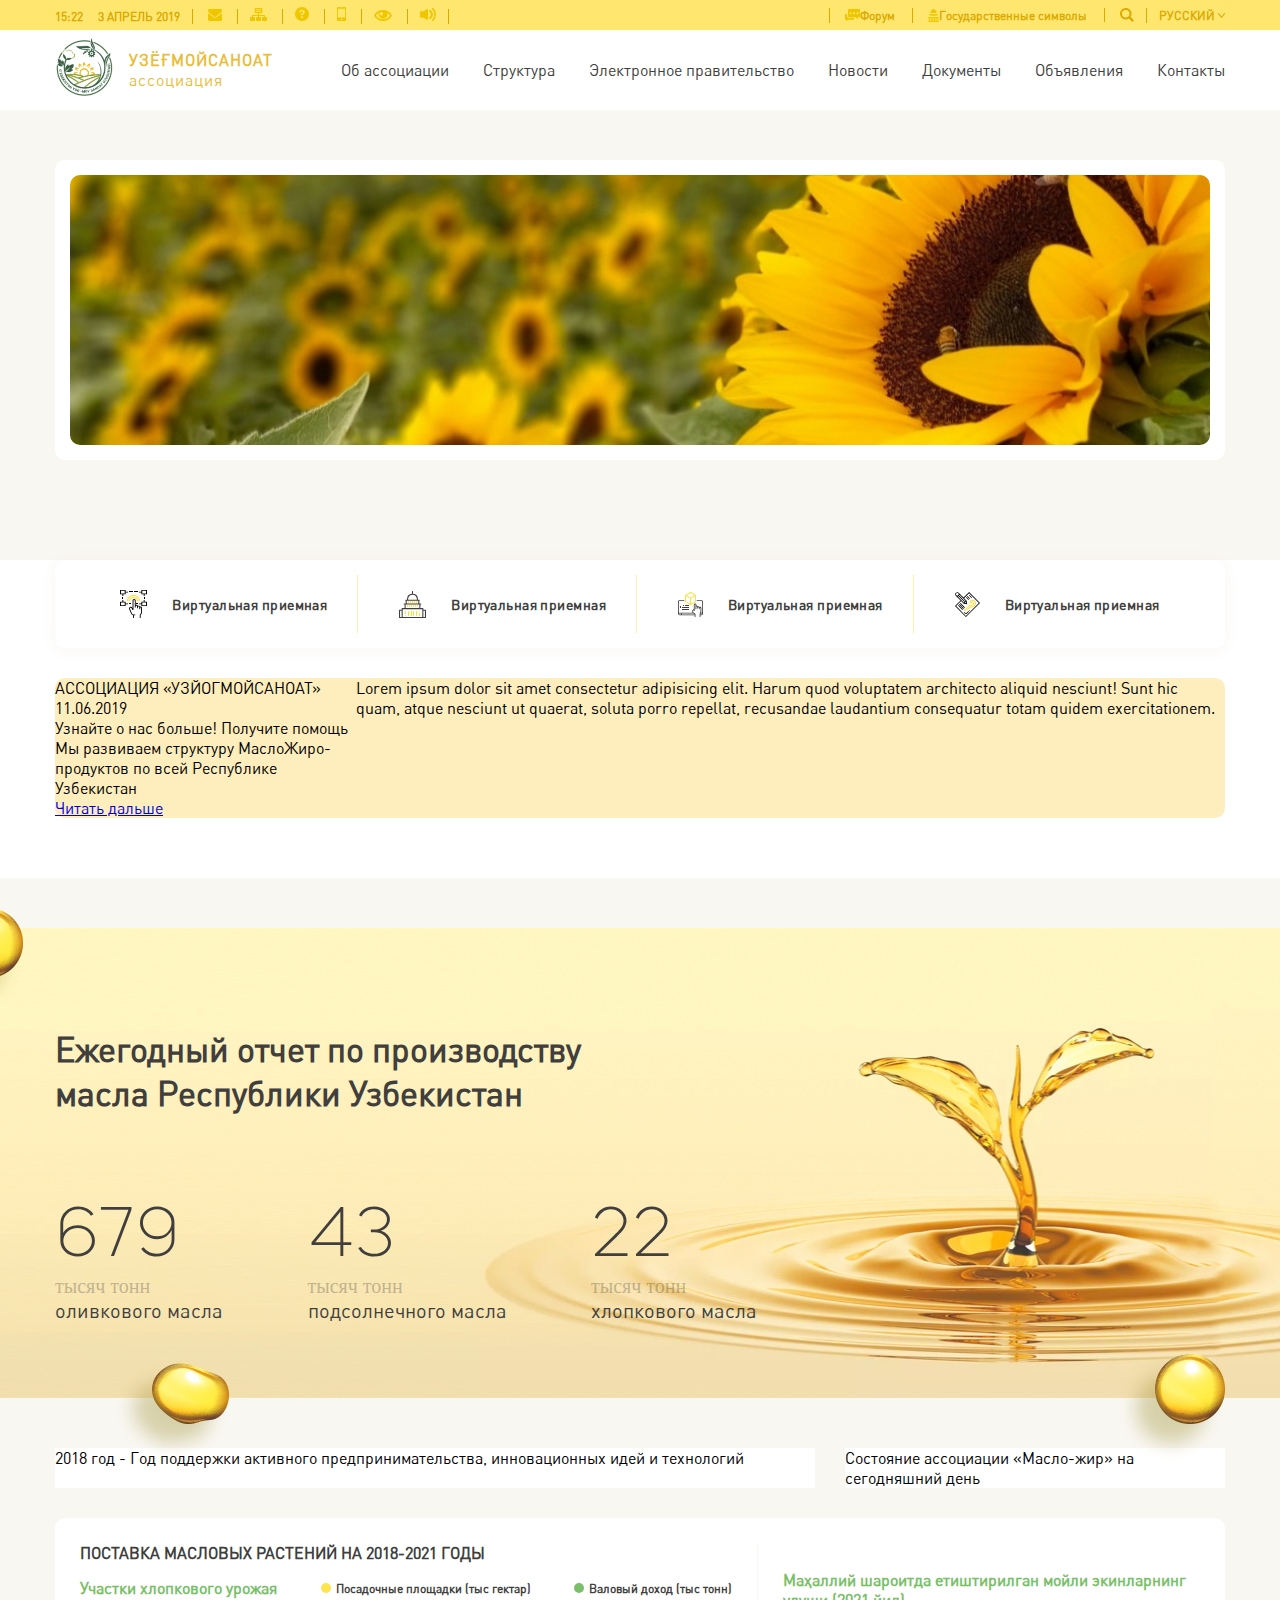
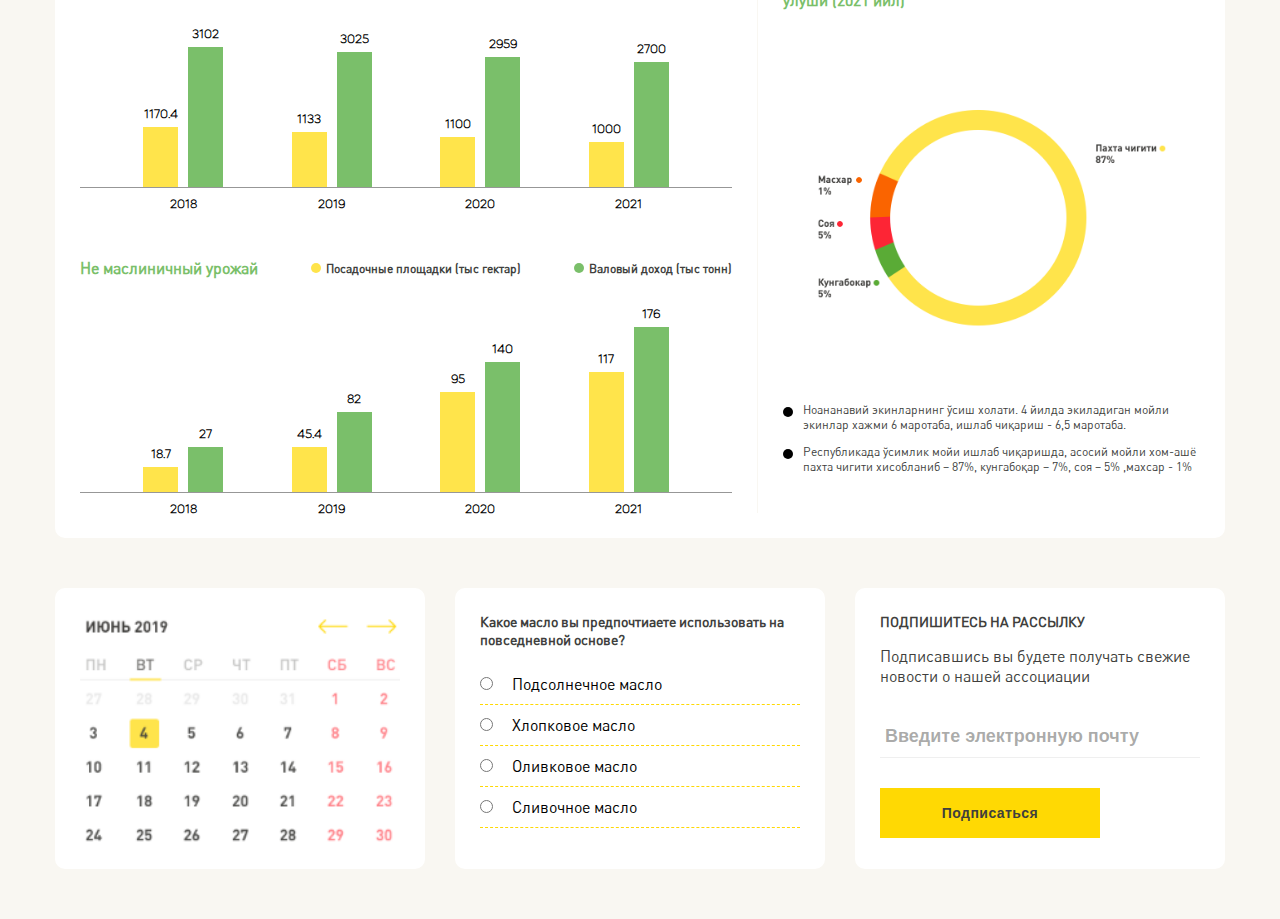
==== index.html @ 1cbb62bf "started to work with Main section" ====
<!DOCTYPE html>
<html lang="en">
<head>
    <meta charset="UTF-8">
    <meta name="viewport" content="width=device-width, initial-scale=1.0">
    <link rel="stylesheet" href="style/style.css">
    <title>Yog'moy</title>
</head>
<body>
    

<div class="options">
    <div class="container">
        <div class="options__inner">

            <div class="options__left">
                <span class="options__left_icon"><span class="time">15:22</span> 3 АПРЕЛЬ 2019</span>
                <span class="options__left_icon">
                    <img class="left__icon_img" src="img/options/envelope.svg" alt="">
                </span>
                <span class="options__left_icon">
                    <img class="left__icon_img" src="img/options/hierarchical-structure.svg" alt="">
                </span>
                <span class="options__left_icon">
                    <img class="left__icon_img" src="img/options/question-mark.svg" alt="">
                </span>
                <span class="options__left_icon">
                    <img class="left__icon_img" src="img/options/smartphone.svg" alt="">
                </span>
                <span class="options__left_icon">
                    <img class="left__icon_img" src="img/options/eye.svg" alt="">
                </span>
                <span class="options__left_icon">
                    <img class="left__icon_img" src="img/options/audio-speaker-on.svg" alt="">
                </span>
            
             </div>
        
            <div class="options__right">
                <span class="options__right_icon">
                    <img src="img/options/support.svg" alt="" class="right__icon_img">
                    <span class="right__icon_title">Форум</span>
                </span>
                <span class="options__right_icon">
                    <img src="img/options/capitol-building.svg" alt="" class="right__icon_img"> 
                    <span class="right__icon_title">Государственные символы</span>
                </span>
                <span class="options__right_icon">
                    <img src="img/options/musica-searcher.svg" alt="" class="right__icon_img">
                </span>
                <span class="options__right_icon">
                    <span class="right__icon_title"> РУССКИЙ </span>
                    <img src="img/options/arrow-point-to-right.svg" alt="" class="right__icon_img">
                </span>
            </div>
        
        </div>
    </div>
    <!-- /.container -->
</div>
<!-- options -->


<header class="header">
    <div class="container">
        <div class="header__inner">
            <div class="header__logo">
               <a href="#"><img src="img/logo.png" alt="" class="logo__img"></a>
                <div class="logo__title">УЗЁҒМОЙСАНОАТ
                    <div class="logo__subtitle">ассоциация</div>
                </div>

            </div>

            <nav class="nav">
                <a href="#" class="nav__link">Об ассоциации</a>
                <a href="#" class="nav__link">Структура</a>
                <a href="#" class="nav__link">Электронное правительство</a>
                <a href="#" class="nav__link">Новости</a>
                <a href="#" class="nav__link">Документы</a>
                <a href="#" class="nav__link">Объявления</a>
                <a href="#" class="nav__link">Контакты</a>
            </nav>
        </div>
        <!-- /.header__inner -->
    </div>
    <!-- /.container -->
</header>
<!-- /.header -->


<div class="intro">
    <div class="container">
        <div class="intro__inner">
            <img src="img/intro.jpg" alt="sunflower" class="intro__img">
        </div>
        <!-- /.intro__inner -->
    </div>
    <!-- /.container -->
</div>
<!-- /.intro -->



<div class="about">
    <div class="container">
        <div class="about__inner">
            <div class="about__tabs">

                <div class="tabs__item">
                    <img class="tabs__icon" src="img/about/interaction.svg" alt="">
                    <a href="#" class="tabs__link">Виртуальная приемная</a>
                </div>
                <div class="tabs__item">
                    <img class="tabs__icon" src="img/about/embassy.svg" alt="">
                    <a href="#" class="tabs__link">Виртуальная приемная</a>
                </div>
                <div class="tabs__item">
                    <img class="tabs__icon" src="img/about/augmented-reality-copy.svg" alt="">
                    <a href="#" class="tabs__link">Виртуальная приемная</a>
                </div>
                <div class="tabs__item">
                    <img class="tabs__icon" src="img/about/question.svg" alt="">
                    <a href="#" class="tabs__link">Виртуальная приемная</a>
                </div>
            </div>
            <!-- about__tabs -->

            <div class="about__content">
                <div class="about__content_main">
                    <div class="content__main_theme">АССОЦИАЦИЯ «УЗЙОГМОЙСАНОАТ» 11.06.2019</div>
                    <div class="content__main_title">Узнайте о нас больше!
                        Получите помощь</div>
                    <div class="content__main_subtitle">Мы развиваем структуру МаслоЖиро-продуктов
                        по всей Республике Узбекистан</div>
                    <a href="#" class="content__main_readmore">Читать дальше</a>
                </div>
                <div class="about__content_news">
                    <p>Lorem ipsum dolor sit amet consectetur adipisicing elit. Harum quod voluptatem architecto aliquid nesciunt! Sunt hic quam, atque nesciunt ut quaerat, soluta porro repellat, recusandae laudantium consequatur totam quidem exercitationem.</p>
                </div>
            </div>
            <!-- about__content -->
        </div>
        <!-- /.about__inner -->
    </div>
    <!-- /.container -->
</div>
<!-- /.about -->


<div class="report">
    <div class="container">
        <div class="report__inner">
            <div class="report__inner_title">Ежегодный отчет по производству
                масла Республики Узбекистан
            </div>
            <div class="report__inner_number">
                <div class="number">
                    <span class="number__big">679</span>
                    <span class="number__text">тысяч тонн</span>
                    <span class="number__title">оливкового масла</span>
                </div>
                <div class="number">
                    <span class="number__big">43</span>
                    <span class="number__text">тысяч тонн</span>
                    <span class="number__title">подсолнечного масла</span>
                </div>
                <div class="number">
                    <span class="number__big">22</span>
                    <span class="number__text">тысяч тонн</span>
                    <span class="number__title">хлопкового масла</span>
                </div>
            </div>
            <img class="drop" src="img/report/3.png" alt="">
        </div>
        <!-- /.report__inner -->
    </div>
    <!-- /.container -->
</div>
<!-- report -->


<div class="main">
    <div class="container">
        <div class="main__inner">
            <div class="main__left">2018 год - Год поддержки активного предпринимательства, инновационных идей и технологий</div>
            <div class="main__right">Состояние ассоциации «Масло-жир»
                на сегодняшний день</div>
        </div>
        <!-- /.main__inner -->
    </div>
    <!-- /.container -->
</div>
<!-- /.main -->


<div class="progresbar">
    <div class="container">
        <div class="progresbar__inner">

            <div class="vertical__graph">
                <div class="graph__title">ПОСТАВКА МАСЛОВЫХ РАСТЕНИЙ НА 2018-2021 ГОДЫ</div>
                <div class="graph__top">

                    <div class="graph__top_title">
                        <h3 class="top__title">Участки хлопкового урожая</h3>
                        <h3 class="top__title_yellow">Посадочные площадки (тыс гектар)</h3>
                        <h3 class="top__title_green">Валовый доход (тыс тонн)</h3>
                    </div>
                    <div class="graph__bar">
                        
                        <div class="wrapper">
                            <div class="wrapper__item">

                                <div class="number1">1170.4
                                    <span class="p1"></span>
                                </div>
                                <div class="number2">3102
                                    <span class="p2"></span>
                                </div>
                                <span class="year">2018</span>
                            </div>

                            <div class="wrapper__item">

                                <div class="number1">1133
                                    <span class="p1 p1-second"></span>
                                </div>
                                <div class="number2">3025
                                    <span class="p2 p2-second"></span>
                                </div>
                                <span class="year">2019</span>

                            </div>

                            <div class="wrapper__item">

                                <div class="number1">1100
                                    <span class="p1 p1-third"></span>
                                </div>
                                <div class="number2">2959
                                    <span class="p2 p2-third"></span>
                                </div>
                                <span class="year">2020</span>

                            </div>

                            <div class="wrapper__item">

                                <div class="number1">1000
                                    <span class="p1 p1-fourth"></span>
                                </div>
                                <div class="number2">2700
                                    <span class="p2 p2-fourth"></span>
                                </div>
                                <span class="year">2021</span>

                            </div>
                            
                        </div>

                        
                    </div>

                </div>

                <div class="graph__bottom">
                    
                    <div class="graph__top_title">
                            <h3 class="top__title">Не маслиничный урожай</h3>
                            <h3 class="top__title_yellow">Посадочные площадки (тыс гектар)</h3>
                            <h3 class="top__title_green">Валовый доход (тыс тонн)</h3>
                    </div>
                    <div class="graph__bar">
                            
                            <div class="wrapper">
                                <div class="wrapper__item">
    
                                    <div class="number1">18.7
                                        <span class="p1"></span>
                                    </div>
                                    <div class="number2">27
                                        <span class="p2"></span>
                                    </div>
                                    <span class="year">2018</span>
                                </div>
    
                                <div class="wrapper__item">
    
                                    <div class="number1">45.4
                                        <span class="p1 p1-second"></span>
                                    </div>
                                    <div class="number2">82
                                        <span class="p2 p2-second"></span>
                                    </div>
                                    <span class="year">2019</span>
    
                                </div>
    
                                <div class="wrapper__item">
    
                                    <div class="number1">95
                                        <span class="p1 p1-third"></span>
                                    </div>
                                    <div class="number2">140
                                        <span class="p2 p2-third"></span>
                                    </div>
                                    <span class="year">2020</span>
    
                                </div>
    
                                <div class="wrapper__item">
    
                                    <div class="number1">117
                                        <span class="p1 p1-fourth"></span>
                                    </div>
                                    <div class="number2">176
                                        <span class="p2 p2-fourth"></span>
                                    </div>
                                    <span class="year">2021</span>
    
                                </div>
                                
                            </div>
    
                            
                    </div>
    
                </div>
            </div>

            <div class="circle__graph">
                <h3 class="circle__title">Маҳаллий шароитда етиштирилган мойли экинларнинг улуши (2021 йил)</h3>
                <img class="circle__img" src="img/report/circle.png" alt="">
                <div class="circle__text">
                    <p class="paragraph">
                        Ноананавий экинларнинг ўсиш холати. 4 йилда экиладиган мойли экинлар хажми 6 маротаба, ишлаб чиқариш - 6,5 маротаба.
                    </p>
                    <p class="paragraph">
                        Республикада ўсимлик мойи ишлаб чиқаришда, асосий мойли хом-ашё пахта чигити хисобланиб – 87%, кунгабоқар – 7%, соя – 5% ,махсар - 1% 
                    </p>
                </div>
            </div>

        </div>
    </div>
    <!-- /.container -->    
</div>
<!-- /.progresbar -->

<div class="triple">
    <div class="container">
        <div class="triple__inner">

            <div class="triple__item">
                <img class="triple__item_calendar" src="img/report/calendar.png" alt="">
            </div>

            <div class="triple__item">
                <h3 class="triple__item_title">Какое масло вы предпочтиаете использовать на повседневной основе?</h3>

                <div class="radio__input_block">
                    <input type="radio" name="oil" class="triple__check" id="radio-1">
                    <label for="radio-1">Подсолнечное масло</label>
                </div>
               
                <div class="radio__input_block">
                    <input type="radio" name="oil" class="triple__check" id="radio-1">
                    <label for="radio-1">Хлопковое масло</label>
                </div>
                
                <div class="radio__input_block">
                    <input type="radio" name="oil" class="triple__check" id="radio-1">
                    <label for="radio-1">Оливковое масло</label>
                </div>
                
                <div class="radio__input_block">
                    <input type="radio" name="oil" class="triple__check" id="radio-1">
                    <label for="radio-1">Сливочное масло</label>
                </div>
            </div>

            <div class="triple__item">
                <h3 class="triple__item_title">ПОДПИШИТЕСЬ НА РАССЫЛКУ</h3>
                <p class="triple__item_text">Подписавшись вы будете получать
                    свежие новости о нашей ассоциации</p>
                <form class="triple__form" action="#" method="get">
                    <input type="text" class="triple__item_input" placeholder="Введите электронную почту">
                    <button type="submit" class="triple__item_btn">Подписаться</button>
                </form>
            </div>

        </div>
        <!-- /.tripl__inner -->
    </div>
    <!-- /.container -->
</div>
<!-- tripla -->












</body>
</html>
---- style/style.css ----
@charset "UTF-8";
body {
  margin: 0;
  background-color: #868686;
}

*,
*:after,
*:before {
  -webkit-box-sizing: border-box;
          box-sizing: border-box;
}

h1, h2, h3, h4, h5, h6 {
  margin: 0;
}

p {
  margin-top: 0;
}

input {
  margin: 0;
}

@font-face {
  font-family: 'Conv';
  src: url("fonts/15767.eot");
  src: local("☺"), url("../../fonts/15767.woff") format("woff"), url("fonts/15767.ttf") format("truetype"), url("fonts/15767.svg") format("svg");
  font-weight: normal;
  font-style: normal;
}

@font-face {
  font-family: 'MazzardH';
  src: url("fonts/MazzardH-ExtraLight.eot");
  src: local("☺"), url("../../fonts/MazzardH-ExtraLight.woff") format("woff"), url("fonts/MazzardH-ExtraLight.ttf") format("truetype"), url("fonts/MazzardH-ExtraLight.svg") format("svg");
  font-weight: normal;
  font-style: normal;
}

body {
  background-color: #f9f7f2;
  font-family: 'Conv';
  font-weight: 400;
}

.container {
  width: 100%;
  max-width: 1170px;
  margin: 0 auto;
}

.options {
  display: -webkit-box;
  display: -ms-flexbox;
  display: flex;
  -webkit-box-pack: justify;
      -ms-flex-pack: justify;
          justify-content: space-between;
  -webkit-box-align: center;
      -ms-flex-align: center;
          align-items: center;
  background-color: #ffe76f;
  height: 30px;
  color: #dbaa00;
  font-weight: 700;
  font-size: 12px;
}

.options .options__inner {
  display: -webkit-box;
  display: -ms-flexbox;
  display: flex;
  -webkit-box-pack: justify;
      -ms-flex-pack: justify;
          justify-content: space-between;
  -webkit-box-align: center;
      -ms-flex-align: center;
          align-items: center;
}

.options__left_icon {
  border-right: 1px solid #dbaa00;
  padding: 0 12px 0 12px;
}

.options__left_icon:first-child {
  padding: 0 12px 0 0;
}

.options__left .time {
  padding-right: 12px;
}

.options .left__icon_img {
  cursor: pointer;
}

.options__right {
  display: -webkit-box;
  display: -ms-flexbox;
  display: flex;
  -webkit-box-align: center;
      -ms-flex-align: center;
          align-items: center;
}

.options__right_icon {
  display: -webkit-box;
  display: -ms-flexbox;
  display: flex;
  -webkit-box-align: center;
      -ms-flex-align: center;
          align-items: center;
  border-left: 1px solid #dbaa00;
  padding: 0 12px 0 12px;
  cursor: pointer;
}

.options__right_icon:last-child {
  padding: 0 0 0 12px;
}

.options__right .right__icon_title:last-child {
  padding-right: 5px;
}

.options__right .right__icon_img {
  padding-left: 3px;
}

.header {
  background-color: #fff;
  margin-bottom: 50px;
}

.header__inner {
  display: -webkit-box;
  display: -ms-flexbox;
  display: flex;
  -webkit-box-pack: justify;
      -ms-flex-pack: justify;
          justify-content: space-between;
  -webkit-box-align: center;
      -ms-flex-align: center;
          align-items: center;
  padding: 8px 0;
}

.header__logo {
  display: -webkit-box;
  display: -ms-flexbox;
  display: flex;
  -webkit-box-align: center;
      -ms-flex-align: center;
          align-items: center;
}

.header .logo__title {
  color: #e9bd38;
  font-size: 16px;
  letter-spacing: 1px;
  font-weight: 700;
  cursor: pointer;
}

.header .logo__subtitle {
  font-weight: 400;
}

.header .logo__img {
  width: 60px;
  height: 60px;
  margin-right: 14px;
}

.header .nav__link {
  color: #403f3d;
  font-size: 16px;
  text-decoration: none;
  margin-left: 30px;
}

.header .nav__link:first-child {
  margin-left: 0;
}

.intro {
  margin-bottom: 100px;
}

.intro__inner {
  background-color: #fff;
  width: 100%;
  height: 300px;
  border-radius: 10px;
  padding: 15px;
  overflow: hidden;
}

.intro__img {
  width: 100%;
  height: 100%;
  -o-object-fit: cover;
     object-fit: cover;
  border-radius: 10px;
}

.about {
  background-color: #fff;
  margin-bottom: 50px;
  padding-bottom: 30px;
}

.about__inner {
  position: relative;
}

.about__tabs {
  left: 0;
  top: -50px;
  background-color: #fff;
  padding: 15px 30px;
  width: 100%;
  display: -webkit-box;
  display: -ms-flexbox;
  display: flex;
  -ms-flex-pack: distribute;
      justify-content: space-around;
  -webkit-box-shadow: 0 2px 16px 0 rgba(138, 108, 33, 0.06);
          box-shadow: 0 2px 16px 0 rgba(138, 108, 33, 0.06);
  border-radius: 10px;
}

.about .tabs__item {
  padding: 15px 30px;
  display: -webkit-box;
  display: -ms-flexbox;
  display: flex;
  -webkit-box-align: center;
      -ms-flex-align: center;
          align-items: center;
  border-right: 1px solid #f5d74263;
}

.about .tabs__item:last-child {
  border-right: none;
}

.about .tabs__link {
  text-decoration: none;
  font-size: 14px;
  letter-spacing: 0.44px;
  color: #403f3d;
  font-weight: 700;
  margin-left: 25px;
}

.about__content {
  display: -webkit-box;
  display: -ms-flexbox;
  display: flex;
  -webkit-box-pack: justify;
      -ms-flex-pack: justify;
          justify-content: space-between;
  width: 100%;
  border-radius: 10px;
  background-color: #feeebd;
  margin: 30px 0 30px 0;
}

.report {
  background-image: url("../../img/report.jpg");
  background-position: center;
  background-size: cover;
  margin-bottom: 50px;
  min-height: 470px;
}

.report__inner {
  display: -webkit-box;
  display: -ms-flexbox;
  display: flex;
  -webkit-box-orient: vertical;
  -webkit-box-direction: normal;
      -ms-flex-direction: column;
          flex-direction: column;
  position: relative;
}

.report__inner:before {
  content: '';
  position: absolute;
  top: -20px;
  left: -140px;
  z-index: 3;
  background-image: url("../../img/report/1.png");
  background-repeat: no-repeat;
  height: 100%;
  width: 100%;
}

.report__inner:after {
  content: '';
  position: absolute;
  bottom: -110%;
  left: 5%;
  z-index: 3;
  background-image: url("../../img/report/2.png");
  background-repeat: no-repeat;
  height: 100%;
  width: 100%;
}

.report__inner_title {
  font-size: 34px;
  font-weight: 900;
  line-height: 1.29;
  color: #403f3d;
  margin: 100px 0;
  padding-right: 50%;
}

.report__inner_number {
  display: -webkit-box;
  display: -ms-flexbox;
  display: flex;
  -webkit-box-pack: justify;
      -ms-flex-pack: justify;
          justify-content: space-between;
  padding-right: 40%;
}

.report__inner > .drop {
  -o-object-fit: contain;
     object-fit: contain;
  position: absolute;
  bottom: -35%;
  right: 0;
}

.report .number {
  display: -webkit-box;
  display: -ms-flexbox;
  display: flex;
  -webkit-box-orient: vertical;
  -webkit-box-direction: normal;
      -ms-flex-direction: column;
          flex-direction: column;
}

.report .number__big {
  font-size: 70px;
  font-weight: 200;
  line-height: 0.63;
  color: #403f3d;
  font-family: 'MazzardH';
  margin-bottom: 15px;
}

.report .number__text {
  opacity: 0.3;
  font-family: DINPro;
  font-size: 20px;
  color: #403f3d;
}

.report .number__title {
  font-size: 20px;
  font-weight: 500;
  color: #403f3d;
  font-weight: 500;
}

.main {
  margin-bottom: 30px;
}

.main__inner {
  display: -webkit-box;
  display: -ms-flexbox;
  display: flex;
  -webkit-box-pack: justify;
      -ms-flex-pack: justify;
          justify-content: space-between;
}

.main__left {
  background-color: #fff;
  width: 66.66666%;
  margin-right: 15px;
}

.main__right {
  background-color: #fff;
  width: 33.33333%;
  margin-left: 15px;
}

.progresbar {
  margin-bottom: 50px;
}

.progresbar__inner {
  display: -webkit-box;
  display: -ms-flexbox;
  display: flex;
  -webkit-box-pack: justify;
      -ms-flex-pack: justify;
          justify-content: space-between;
  background-color: #fff;
  border-radius: 10px;
  padding: 25px 0;
}

.progresbar .vertical__graph {
  width: 60%;
  padding: 0 25px;
}

.progresbar .vertical__graph .wrapper {
  width: 100%;
  height: auto;
  border-bottom: 1px solid #979797;
  display: -webkit-box;
  display: -ms-flexbox;
  display: flex;
  -webkit-box-pack: space-evenly;
      -ms-flex-pack: space-evenly;
          justify-content: space-evenly;
  margin-bottom: 70px;
}

.progresbar .vertical__graph .wrapper__item {
  display: -webkit-box;
  display: -ms-flexbox;
  display: flex;
  -webkit-box-orient: horizontal;
  -webkit-box-direction: normal;
      -ms-flex-direction: row;
          flex-direction: row;
  -webkit-box-pack: center;
      -ms-flex-pack: center;
          justify-content: center;
  -webkit-box-align: end;
      -ms-flex-align: end;
          align-items: flex-end;
  font-size: 12px;
  font-weight: 700;
  font-family: 'MazzardH';
  position: relative;
}

.progresbar .vertical__graph .wrapper__item .year {
  position: absolute;
  bottom: -25px;
}

.progresbar .vertical__graph .number1,
.progresbar .vertical__graph .number2 {
  text-align: center;
  width: 35px;
  margin: 0 5px;
}

.progresbar .vertical__graph .p1 {
  display: block;
  height: 60px;
  background: #ffe44b;
  margin-top: 5px;
}

.progresbar .vertical__graph .p1-second {
  height: 55px;
}

.progresbar .vertical__graph .p1-third {
  height: 50px;
}

.progresbar .vertical__graph .p1-fourth {
  height: 45px;
}

.progresbar .vertical__graph .p2 {
  display: block;
  height: 140px;
  background: #7abf6a;
  margin-top: 5px;
}

.progresbar .vertical__graph .p2-second {
  height: 135px;
}

.progresbar .vertical__graph .p2-third {
  height: 130px;
}

.progresbar .vertical__graph .p2-fourth {
  height: 125px;
}

.progresbar .vertical__graph .graph__top_title {
  display: -webkit-box;
  display: -ms-flexbox;
  display: flex;
  -webkit-box-pack: justify;
      -ms-flex-pack: justify;
          justify-content: space-between;
  margin-bottom: 30px;
}

.progresbar .vertical__graph .graph__top_title .top__title {
  font-size: 16px;
  font-weight: 700;
  color: #7abf6a;
}

.progresbar .vertical__graph .graph__top_title .top__title_yellow {
  font-size: 12px;
  padding-top: 3px;
  color: #403f3d;
  position: relative;
}

.progresbar .vertical__graph .graph__top_title .top__title_yellow:before {
  content: '';
  left: -15px;
  top: 50%;
  -webkit-transform: translateY(-50%);
          transform: translateY(-50%);
  background-color: #ffe44b;
  width: 10px;
  height: 10px;
  border-radius: 50%;
  position: absolute;
}

.progresbar .vertical__graph .graph__top_title .top__title_green {
  font-size: 12px;
  padding-top: 3px;
  color: #403f3d;
  position: relative;
}

.progresbar .vertical__graph .graph__top_title .top__title_green:before {
  content: '';
  left: -15px;
  top: 50%;
  -webkit-transform: translateY(-50%);
          transform: translateY(-50%);
  background-color: #7abf6a;
  width: 10px;
  height: 10px;
  border-radius: 50%;
  position: absolute;
}

.progresbar .vertical__graph .graph__bottom .wrapper {
  margin-bottom: 20px;
}

.progresbar .vertical__graph .graph__bottom .p1 {
  height: 25px;
}

.progresbar .vertical__graph .graph__bottom .p1-second {
  height: 45px;
}

.progresbar .vertical__graph .graph__bottom .p1-third {
  height: 100px;
}

.progresbar .vertical__graph .graph__bottom .p1-fourth {
  height: 120px;
}

.progresbar .vertical__graph .graph__bottom .p2 {
  height: 45px;
}

.progresbar .vertical__graph .graph__bottom .p2-second {
  height: 80px;
}

.progresbar .vertical__graph .graph__bottom .p2-third {
  height: 130px;
}

.progresbar .vertical__graph .graph__bottom .p2-fourth {
  height: 165px;
}

.progresbar .graph__title {
  color: #403f3d;
  font-weight: 700;
  font-size: 16px;
  text-transform: uppercase;
  margin-bottom: 15px;
}

.progresbar .circle__graph {
  padding: 0 25px;
  border-left: 1px solid #f9f7f2;
  width: 40%;
  display: -webkit-box;
  display: -ms-flexbox;
  display: flex;
  -webkit-box-orient: vertical;
  -webkit-box-direction: normal;
      -ms-flex-direction: column;
          flex-direction: column;
  -webkit-box-align: center;
      -ms-flex-align: center;
          align-items: center;
  -ms-flex-pack: distribute;
      justify-content: space-around;
}

.progresbar .circle__graph .circle__title {
  font-size: 16px;
  font-weight: 700;
  color: #7abf6a;
  margin-bottom: 40px;
}

.progresbar .circle__graph .circle__img {
  max-width: 350px;
  width: 100%;
}

.progresbar .circle__graph .paragraph {
  font-size: 12px;
  color: #403f3d;
  font-weight: 500;
  padding-left: 20px;
  position: relative;
}

.progresbar .circle__graph .paragraph:before {
  content: '';
  left: 0;
  top: 5px;
  position: absolute;
  width: 10px;
  height: 10px;
  border-radius: 50%;
  background-color: #000;
}

.triple {
  margin-bottom: 50px;
}

.triple__inner {
  display: -webkit-box;
  display: -ms-flexbox;
  display: flex;
  -webkit-box-pack: justify;
      -ms-flex-pack: justify;
          justify-content: space-between;
  margin: 0 -15px;
}

.triple__item {
  background-color: #fff;
  border-radius: 10px;
  width: 33.33333%;
  margin: 0 15px;
  padding: 25px;
  display: -webkit-box;
  display: -ms-flexbox;
  display: flex;
  -webkit-box-orient: vertical;
  -webkit-box-direction: normal;
      -ms-flex-direction: column;
          flex-direction: column;
}

.triple__item_calendar {
  -o-object-fit: contain;
     object-fit: contain;
  height: 100%;
  width: 100%;
}

.triple__item_title {
  font-size: 14px;
  font-weight: 700;
  line-height: 1.29;
  color: #403f3d;
  margin-bottom: 15px;
}

.triple__item_text {
  font-size: 16px;
  line-height: 1.25;
  color: #403f3d;
  margin-bottom: 30px;
}

.triple .triple__form {
  display: -webkit-box;
  display: -ms-flexbox;
  display: flex;
  -webkit-box-orient: vertical;
  -webkit-box-direction: normal;
      -ms-flex-direction: column;
          flex-direction: column;
}

.triple .triple__item_input {
  padding: 10px 10px 10px 5px;
  border: none;
  outline: none;
  margin-bottom: 30px;
  border-bottom: 1px solid #403f3d15;
  font-size: 18px;
  font-weight: 700;
  color: #403f3d70;
}

.triple ::-webkit-input-placeholder {
  /* Chrome, Firefox, Opera, Safari 10.1+ */
  color: #403f3d70;
  opacity: 1;
  /* Firefox */
}

.triple :-ms-input-placeholder {
  /* Chrome, Firefox, Opera, Safari 10.1+ */
  color: #403f3d70;
  opacity: 1;
  /* Firefox */
}

.triple ::-ms-input-placeholder {
  /* Chrome, Firefox, Opera, Safari 10.1+ */
  color: #403f3d70;
  opacity: 1;
  /* Firefox */
}

.triple ::placeholder {
  /* Chrome, Firefox, Opera, Safari 10.1+ */
  color: #403f3d70;
  opacity: 1;
  /* Firefox */
}

.triple :-ms-input-placeholder {
  /* Internet Explorer 10-11 */
  color: #403f3d70;
}

.triple ::-ms-input-placeholder {
  /* Microsoft Edge */
  color: #403f3d70;
}

.triple .triple__item_btn {
  width: 220px;
  height: 50px;
  background-color: #ffd903;
  font-size: 14px;
  letter-spacing: 0.44px;
  text-align: center;
  color: #403f3d;
  font-weight: 700;
  border: none;
}

.triple .radio__input_block {
  padding: 10px 0;
  border-bottom: 1px dashed #ffd903;
}

.triple .triple__check {
  margin-right: 15px;
}
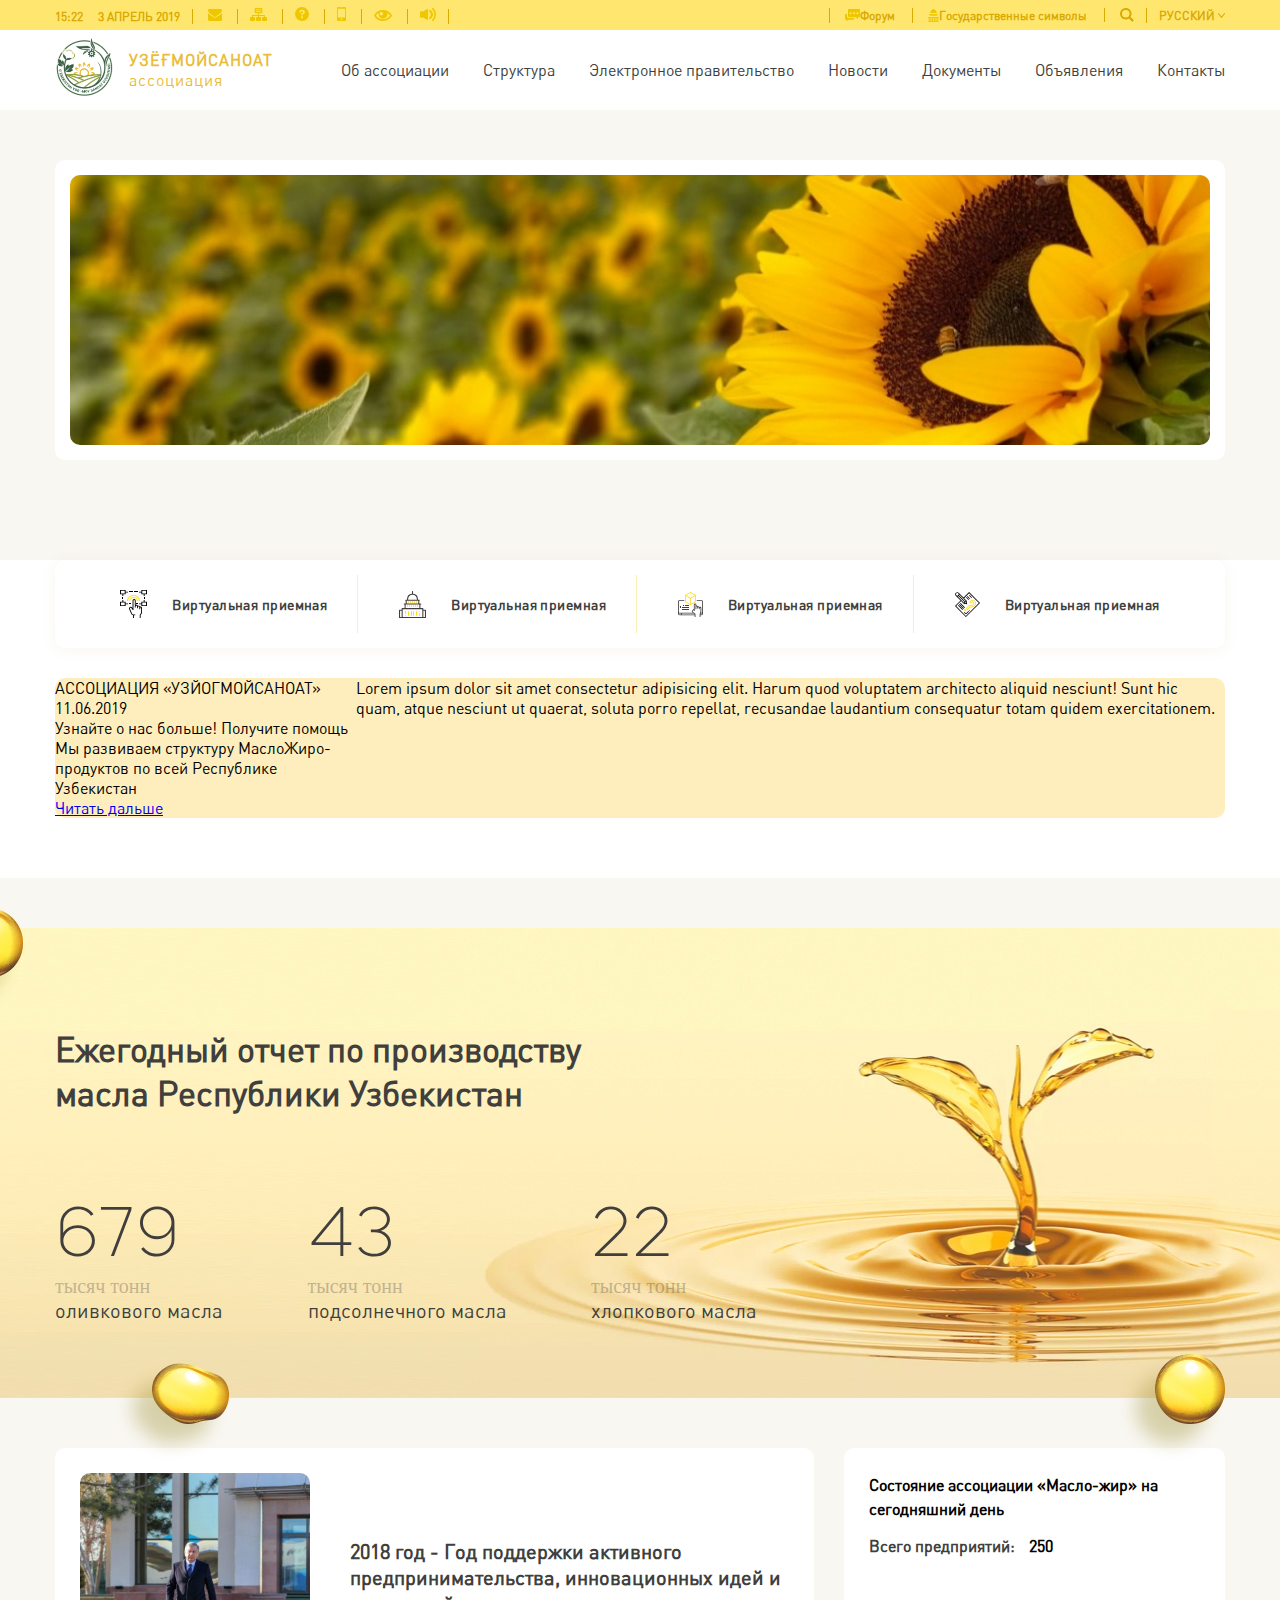
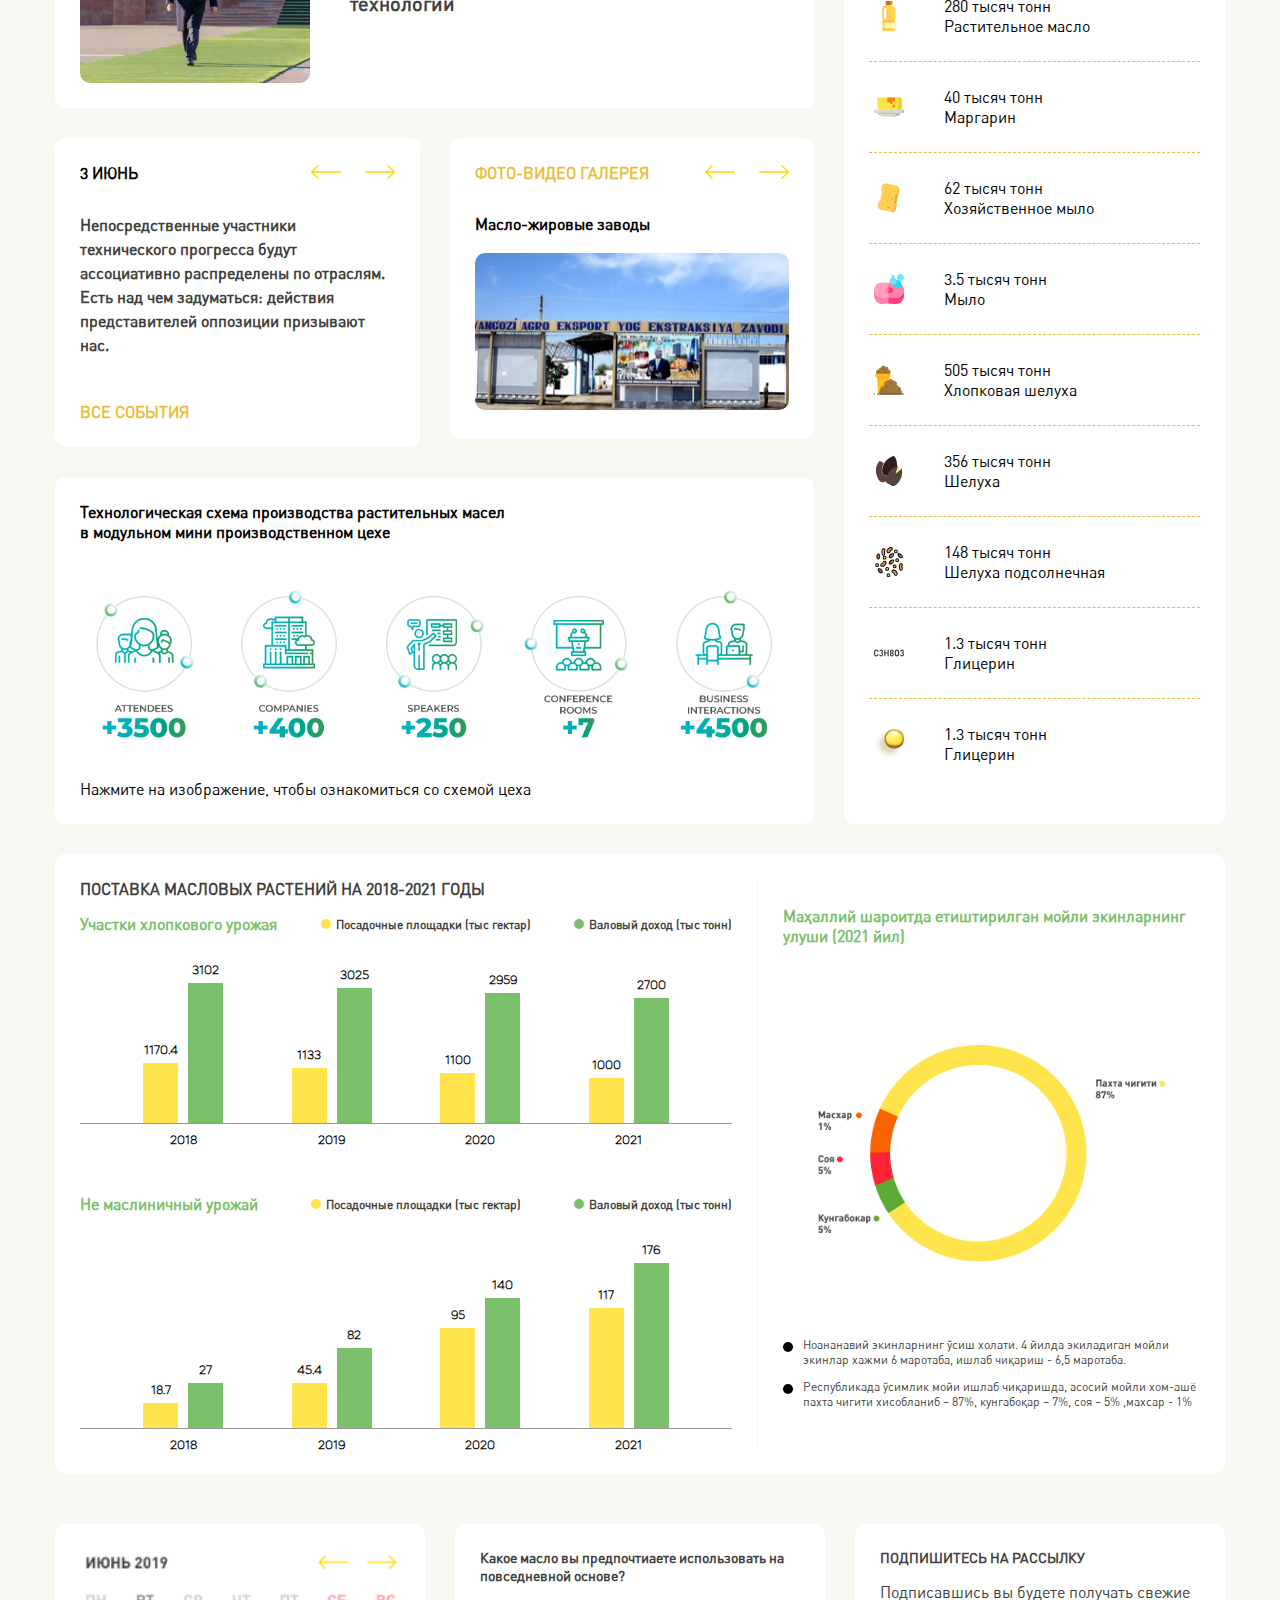
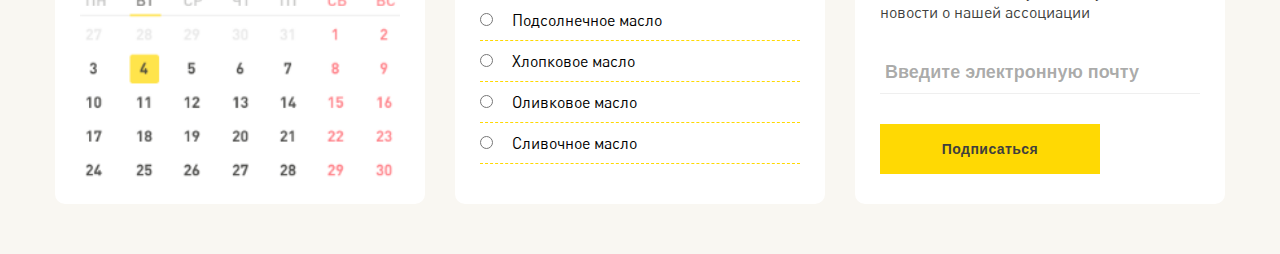
==== commit 72588178: "finished Main section)" ====
--- a/index.html
+++ b/index.html
@@ -183,9 +183,126 @@
 <div class="main">
     <div class="container">
         <div class="main__inner">
-            <div class="main__left">2018 год - Год поддержки активного предпринимательства, инновационных идей и технологий</div>
-            <div class="main__right">Состояние ассоциации «Масло-жир»
-                на сегодняшний день</div>
+            <div class="main__left">
+                <div class="main__left_row">
+                    <img src="img/main/prezident.jpg" alt="" class="row1__img">
+                    <div class="row1__text">
+                        2018 год - Год поддержки активного предпринимательства, инновационных идей и технологий
+                    </div>
+                </div>
+                <div class="main__left_row row2">
+                    
+                    <div class="row2_item">
+                        <div class="row2__header">
+                            <div class="row2__header_date">3 ИЮНЬ</div>
+                            <div class="row2__header_arrow">
+                                <img src="img/main/icon left.svg" class="arrow__left"></img>
+                                <img src="img/main/icon right.svg" class="arrow__right"></img>
+                            </div>
+                        </div>
+                        <div class="row2__text">
+                            Непосредственные участники технического прогресса будут ассоциативно распределены по отраслям. Есть над чем задуматься: действия представителей оппозиции призывают нас.
+
+                        </div>
+                        <a href="#" class="row2__link">ВСЕ СОБЫТИЯ</a>
+
+                    </div>
+                    <div class="row2_item">
+                        <div class="row2__header">
+                            <div class="row2__header_title">ФОТО-ВИДЕО ГАЛЕРЕЯ</div>
+                            <div class="row2__header_arrow">
+                                <img src="img/main/icon left.svg" class="arrow__left"></img>
+                                <img src="img/main/icon right.svg" class="arrow__right"></img>
+                            </div>
+                        </div>
+                        <div class="row2__subtitle">Масло-жировые заводы</div>
+                        <img class="row2__img" src="img/main/row2.jpg" alt="photo">
+                    </div>
+
+                </div>    
+                <div class="main__left_row row3">
+                    <div class="row3__title">Технологическая схема производства растительных масел
+                        в модульном мини производственном цехе
+                    </div>
+                    <img src="img/main/row3.png" alt="" class="row3__img">
+                    <div class="row3__text">
+                        Нажмите на изображение, чтобы ознакомиться со схемой цеха
+                    </div>
+                </div>    
+            </div>
+            <div class="main__right">
+                <h2 class="main__right_title">
+                    Состояние ассоциации «Масло-жир»
+                    на сегодняшний день
+                </h2>
+                <h3 class="main__right_subtitle">Всего предприятий: <span>250</span></h3>
+                <div class="main__right_content">
+                    <div class="content__data">
+                        <img src="img/main/1.svg" alt="" class="data__img">
+                        <div class="data__content">
+                            <div class="data__content_count">280 тысяч тонн</div>
+                            <div class="data__content_title">Растительное масло</div>
+                        </div>
+                    </div>
+                    <div class="content__data">
+                        <img src="img/main/2.svg" alt="" class="data__img">
+                        <div class="data__content">
+                            <div class="data__content_count">40 тысяч тонн</div>
+                            <div class="data__content_title">Маргарин</div>
+                        </div>
+                    </div>
+                    <div class="content__data">
+                        <img src="img/main/3.svg" alt="" class="data__img">
+                        <div class="data__content">
+                            <div class="data__content_count">62 тысяч тонн</div>
+                            <div class="data__content_title">Хозяйственное мыло</div>
+                        </div>
+                    </div>
+                    <div class="content__data">
+                        <img src="img/main/4.svg" alt="" class="data__img">
+                        <div class="data__content">
+                            <div class="data__content_count">3.5 тысяч тонн</div>
+                            <div class="data__content_title">Мыло</div>
+                        </div>
+                    </div>
+                    <div class="content__data">
+                        <img src="img/main/5.svg" alt="" class="data__img">
+                        <div class="data__content">
+                            <div class="data__content_count">505 тысяч тонн</div>
+                            <div class="data__content_title">Хлопковая шелуха</div>
+                        </div>
+                    </div>
+                    <div class="content__data">
+                        <img src="img/main/6.svg" alt="" class="data__img">
+                        <div class="data__content">
+                            <div class="data__content_count">356 тысяч тонн</div>
+                            <div class="data__content_title">Шелуха</div>
+                        </div>
+                    </div>
+                    <div class="content__data">
+                        <img src="img/main/7.svg" alt="" class="data__img">
+                        <div class="data__content">
+                            <div class="data__content_count">148 тысяч тонн</div>
+                            <div class="data__content_title">Шелуха подсолнечная</div>
+                        </div>
+                    </div>
+                    <div class="content__data">
+                        <img src="img/main/8.svg" alt="" class="data__img">
+                        <div class="data__content">
+                            <div class="data__content_count">1.3 тысяч тонн</div>
+                            <div class="data__content_title">Глицерин</div>
+                        </div>
+                    </div>
+                    <div class="content__data">
+                        <img src="img/report/3.png" alt="" class="data__img">
+                        <div class="data__content">
+                            <div class="data__content_count">1.3 тысяч тонн</div>
+                            <div class="data__content_title">Глицерин</div>
+                        </div>
+                    </div>
+                    
+                </div>
+            </div>
         </div>
         <!-- /.main__inner -->
     </div>
--- a/style/style.css
+++ b/style/style.css
@@ -374,7 +374,7 @@
 }
 
 .main {
-  margin-bottom: 30px;
+  margin: 0;
 }
 
 .main__inner {
@@ -387,15 +387,203 @@
 }
 
 .main__left {
-  background-color: #fff;
   width: 66.66666%;
   margin-right: 15px;
+  display: -webkit-box;
+  display: -ms-flexbox;
+  display: flex;
+  -webkit-box-orient: vertical;
+  -webkit-box-direction: normal;
+      -ms-flex-direction: column;
+          flex-direction: column;
+}
+
+.main__left_row {
+  margin-bottom: 30px;
+  background-color: #fff;
+  border-radius: 10px;
+  display: -webkit-box;
+  display: -ms-flexbox;
+  display: flex;
+  -webkit-box-pack: justify;
+      -ms-flex-pack: justify;
+          justify-content: space-between;
+  -webkit-box-align: center;
+      -ms-flex-align: center;
+          align-items: center;
+  padding: 25px;
+}
+
+.main__left_row.row2 {
+  padding: 0;
+  background-color: transparent;
+  -webkit-box-align: start;
+      -ms-flex-align: start;
+          align-items: flex-start;
+  margin: 0 -15px;
+  margin-bottom: 30px;
+}
+
+.main__left_row.row3 {
+  display: -webkit-box;
+  display: -ms-flexbox;
+  display: flex;
+  -webkit-box-orient: vertical;
+  -webkit-box-direction: normal;
+      -ms-flex-direction: column;
+          flex-direction: column;
+  -webkit-box-align: start;
+      -ms-flex-align: start;
+          align-items: flex-start;
+}
+
+.main__left_row > .row1__text {
+  font-size: 20px;
+  font-weight: 700;
+  color: #403f3d;
+}
+
+.main__left_row > .row1__img {
+  max-width: 230px;
+  widows: 100%;
+  min-height: 210px;
+  -o-object-fit: cover;
+     object-fit: cover;
+  border-radius: 10px;
+  margin-right: 40px;
+}
+
+.main__left_row > .row2_item {
+  background-color: #fff;
+  border-radius: 10px;
+  width: 50%;
+  padding: 25px;
+  margin: 0 15px;
+}
+
+.main__left_row .row2__header {
+  display: -webkit-box;
+  display: -ms-flexbox;
+  display: flex;
+  -webkit-box-pack: justify;
+      -ms-flex-pack: justify;
+          justify-content: space-between;
+  margin-bottom: 30px;
+}
+
+.main__left_row .row2__header_date {
+  color: #000;
+  font-size: 16px;
+  font-weight: 700;
+}
+
+.main__left_row .arrow__left {
+  margin-right: 20px;
+  cursor: pointer;
+}
+
+.main__left_row .arrow__right {
+  cursor: pointer;
+}
+
+.main__left_row .row2__text {
+  margin-bottom: 45px;
+  font-size: 16px;
+  font-weight: 700;
+  line-height: 1.5;
+  color: #403f3d;
+}
+
+.main__left_row .row2__link {
+  text-decoration: none;
+  font-size: 16px;
+  font-weight: 700;
+  color: #e9bd38;
+}
+
+.main__left_row .row2__header_title {
+  color: #e9bd38;
+  font-weight: 700;
+}
+
+.main__left_row .row2__subtitle {
+  margin-bottom: 18px;
+  font-size: 16px;
+  font-weight: 700;
+  line-height: 1.38;
+  color: #000;
+}
+
+.main__left_row .row2__img, .main__left_row .row3__img {
+  border-radius: 10px;
+  height: 100%;
+  width: 100%;
+  -o-object-fit: cover;
+     object-fit: cover;
+}
+
+.main__left_row .row3__title {
+  width: 60%;
+  font-size: 16px;
+  font-weight: 700;
+  color: #000;
+  margin-bottom: 30px;
+}
+
+.main__left_row .row3__text {
+  margin-top: 25px;
 }
 
 .main__right {
   background-color: #fff;
   width: 33.33333%;
   margin-left: 15px;
+  border-radius: 10px;
+  padding: 25px 25px 0 25px;
+  margin-bottom: 30px;
+}
+
+.main__right_title {
+  font-size: 16px;
+  font-weight: 700;
+  line-height: 1.5;
+  color: #000;
+  margin-bottom: 15px;
+}
+
+.main__right_subtitle {
+  margin-bottom: 15px;
+  font-size: 16px;
+  line-height: 1.25;
+  color: #403f3d;
+}
+
+.main__right_subtitle > span {
+  margin-left: 10px;
+  font-weight: bold;
+  color: #000;
+}
+
+.main__right_content .content__data {
+  display: -webkit-box;
+  display: -ms-flexbox;
+  display: flex;
+  -webkit-box-align: center;
+      -ms-flex-align: center;
+          align-items: center;
+  padding: 25px 0;
+  border-bottom: 1px dashed #e9bd38;
+}
+
+.main__right_content .content__data:last-child {
+  border-bottom: none;
+}
+
+.main__right_content .data__img {
+  margin-right: 40px;
+  margin-left: 5px;
+  height: 30px;
+  width: 30px;
 }
 
 .progresbar {
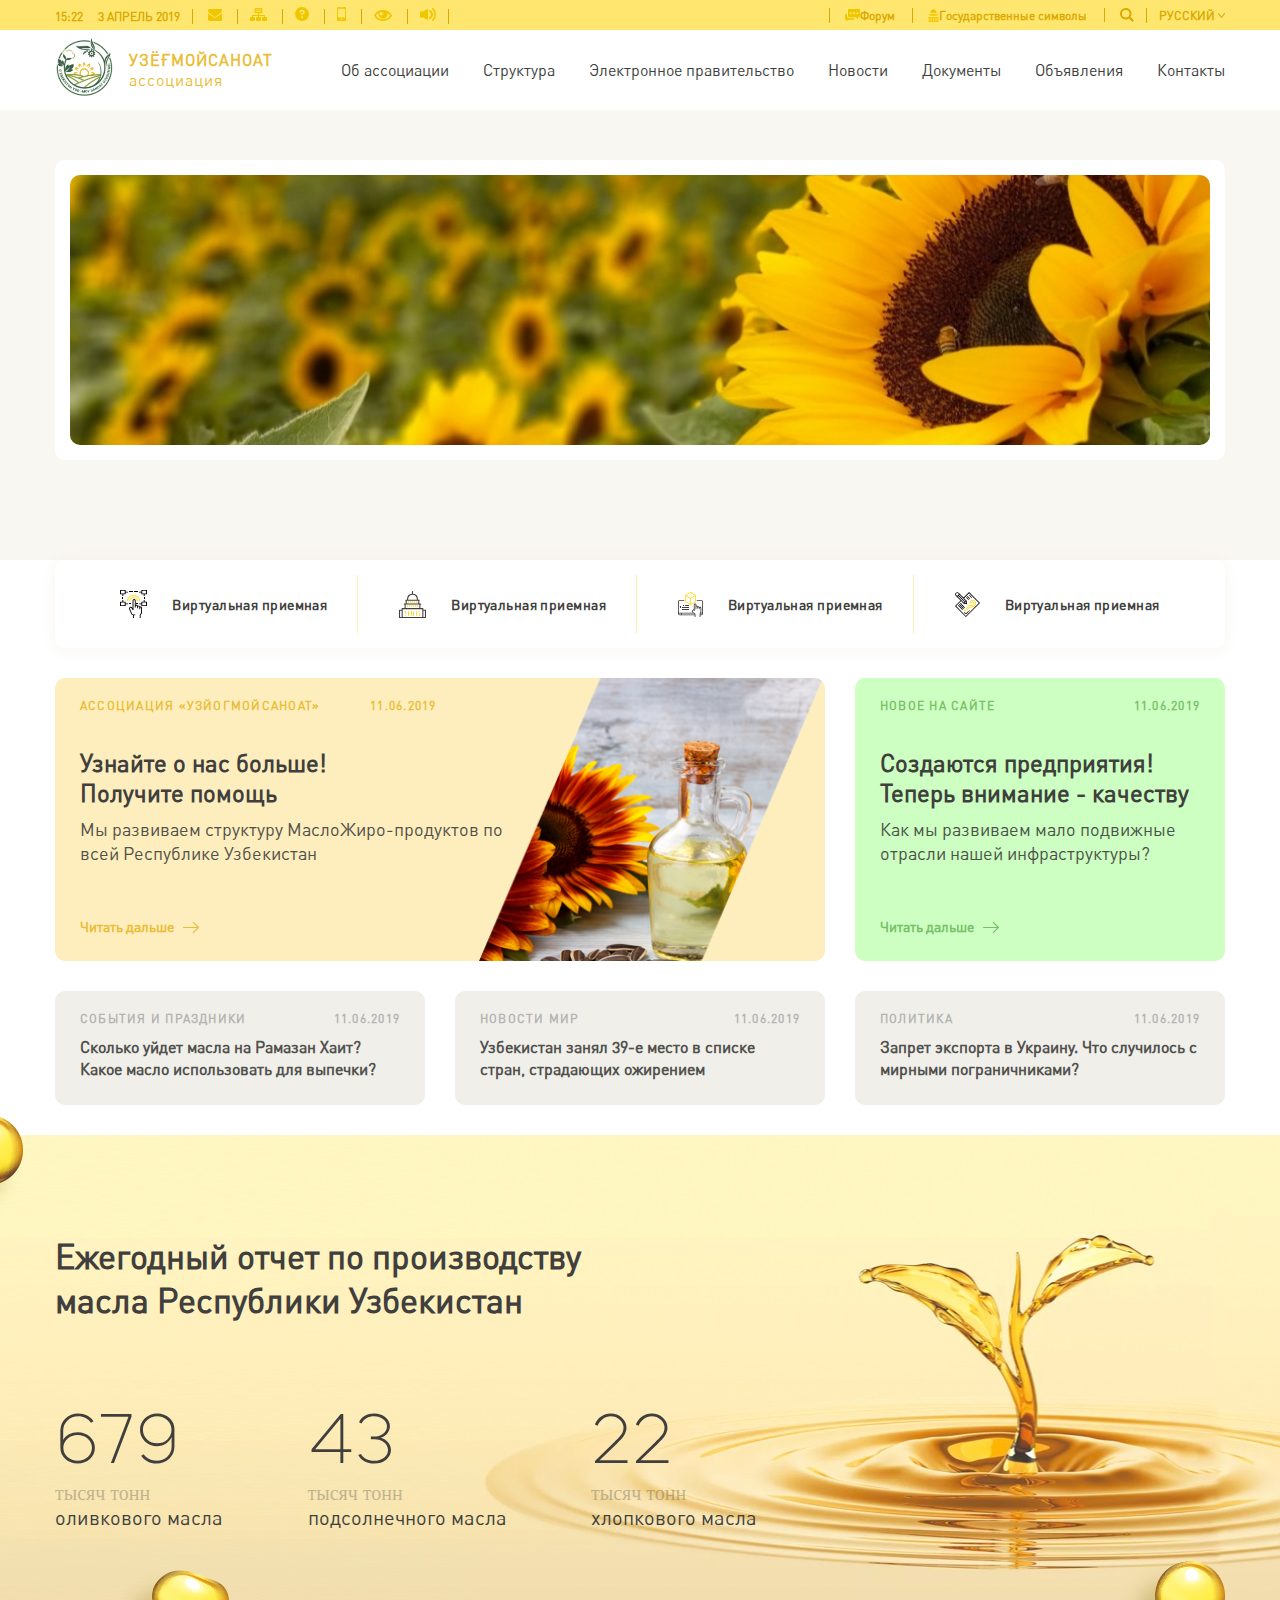
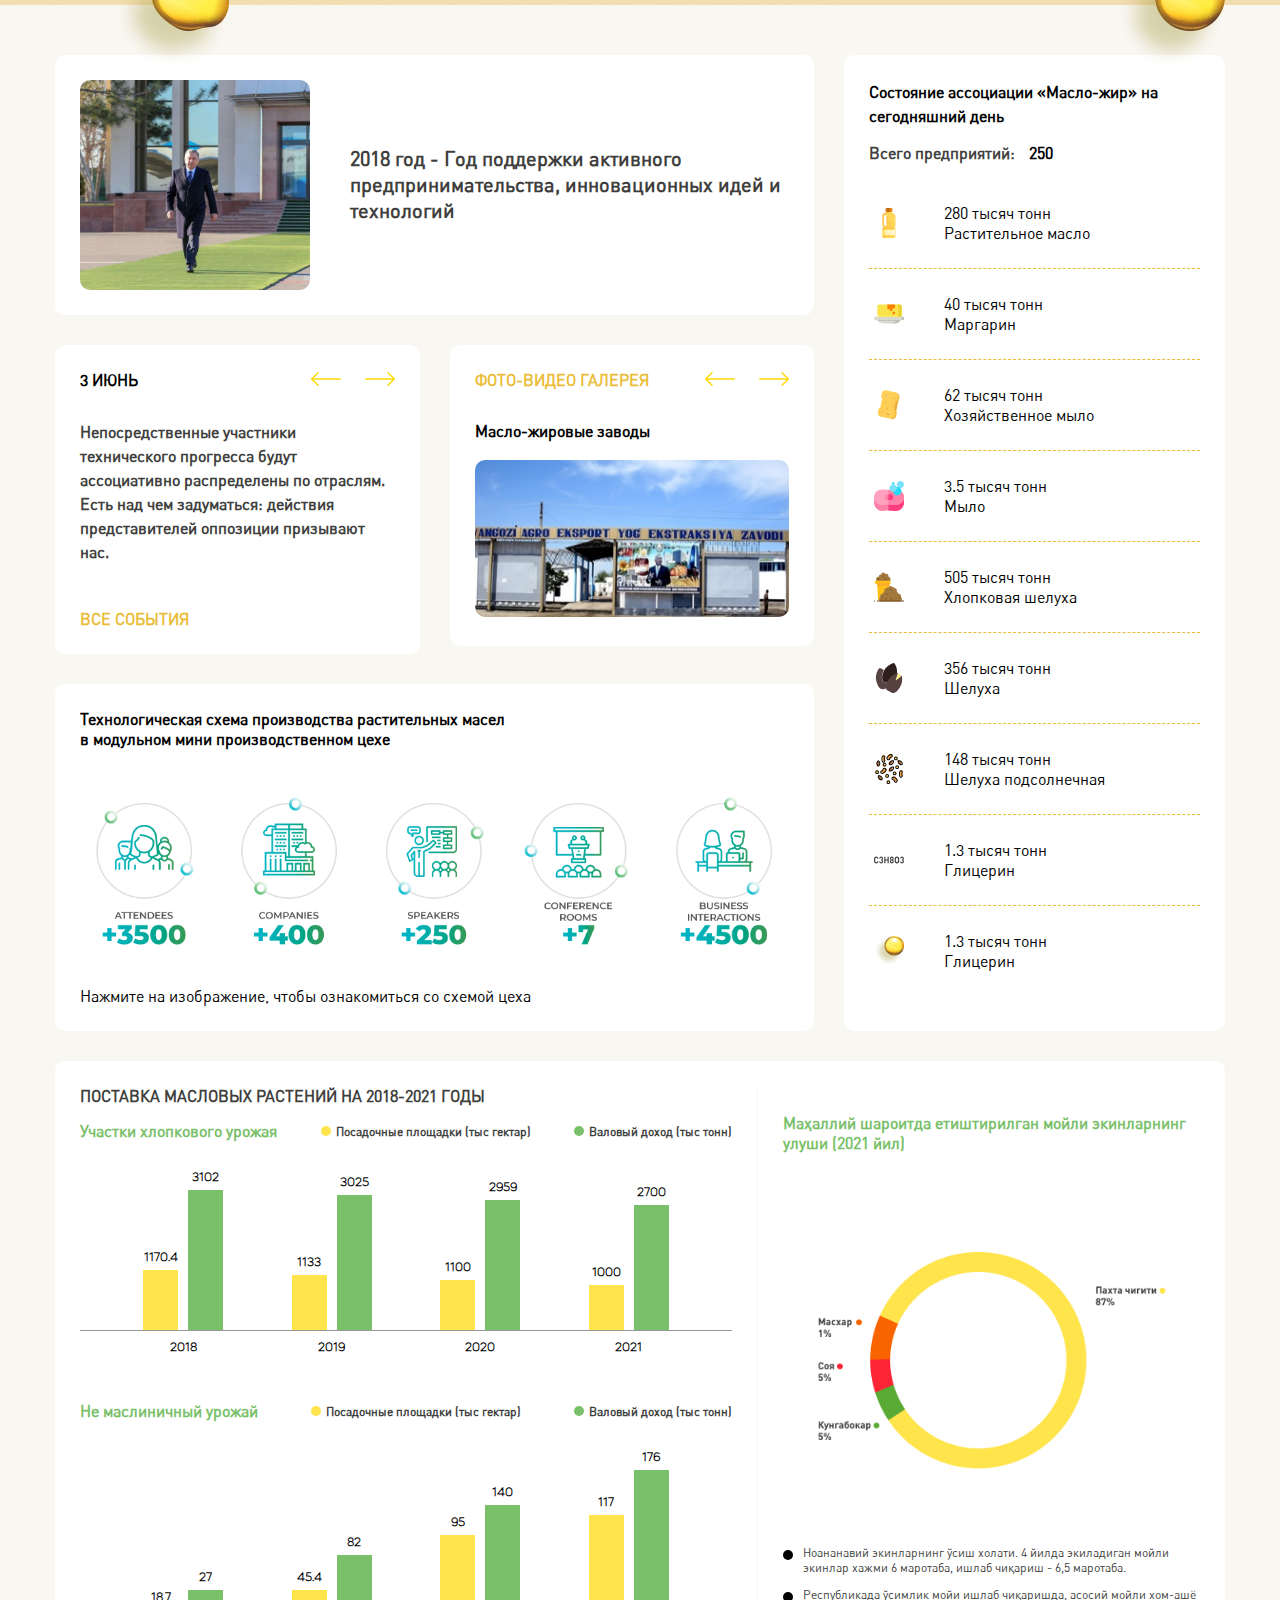
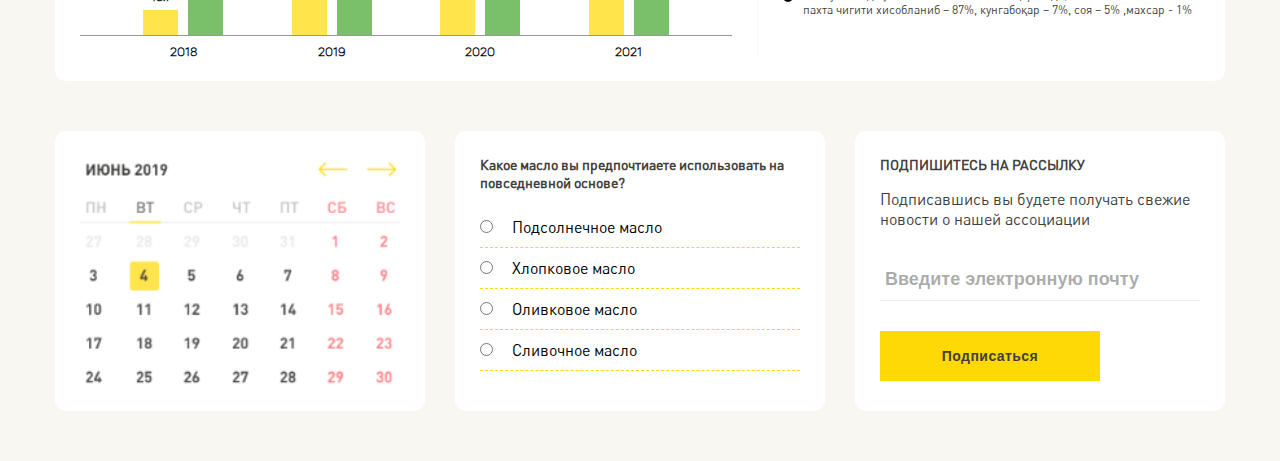
==== commit 386e4f16: "finished about section" ====
--- a/index.html
+++ b/index.html
@@ -101,7 +101,6 @@
 <!-- /.intro -->
 
 
-
 <div class="about">
     <div class="container">
         <div class="about__inner">
@@ -127,16 +126,58 @@
             <!-- about__tabs -->
 
             <div class="about__content">
+
                 <div class="about__content_main">
-                    <div class="content__main_theme">АССОЦИАЦИЯ «УЗЙОГМОЙСАНОАТ» 11.06.2019</div>
-                    <div class="content__main_title">Узнайте о нас больше!
-                        Получите помощь</div>
-                    <div class="content__main_subtitle">Мы развиваем структуру МаслоЖиро-продуктов
+                    <div class="content__main_header">
+                        <h4 class="main__header_title">АССОЦИАЦИЯ «УЗЙОГМОЙСАНОАТ»<h4>
+                        <span class="main__header_date">11.06.2019</span>
+                    </div>
+                    <div class="content__main_title">Узнайте о нас больше! Получите помощь</div>
+                    <div class="content__main_text">Мы развиваем структуру МаслоЖиро-продуктов
                         по всей Республике Узбекистан</div>
                     <a href="#" class="content__main_readmore">Читать дальше</a>
                 </div>
+
                 <div class="about__content_news">
-                    <p>Lorem ipsum dolor sit amet consectetur adipisicing elit. Harum quod voluptatem architecto aliquid nesciunt! Sunt hic quam, atque nesciunt ut quaerat, soluta porro repellat, recusandae laudantium consequatur totam quidem exercitationem.</p>
+                    <div class="content__news_header about__mini_header">
+                        <h4 class="news__header_title">НОВОЕ НА САЙТЕ<h4>
+                        <span class="news__header_date">11.06.2019</span>
+                    </div>
+                    <div class="content__news_title">Создаются предприятия!
+                        Теперь внимание - качеству</div>
+                    <div class="content__news_text">Как мы развиваем мало подвижные
+                        отрасли нашей инфраструктуры?</div>
+                    <a href="#" class="content__news_readmore">Читать дальше</a>
+                </div>
+
+            </div>
+            <div class="about__news">
+                <div class="about__news_item">
+                    <div class="news__item_header about__mini_header">
+                        <h4 class="news__header_title">СОБЫТИЯ И ПРАЗДНИКИ<h4>
+                        <span class="news__header_date">11.06.2019</span>
+                    </div>
+                    <div class="news__item_text">Сколько уйдет масла на Рамазан Хаит?
+                        Какое масло использовать для выпечки?
+                    </div>
+                </div>
+                <div class="about__news_item">
+                    <div class="news__item_header about__mini_header">
+                        <h4 class="news__header_title">НОВОСТИ МИР<h4>
+                        <span class="news__header_date">11.06.2019</span>
+                    </div>
+                    <div class="news__item_text">Узбекистан занял 39-е место в списке
+                        стран, страдающих ожирением
+                    </div>
+                </div>
+                <div class="about__news_item">
+                    <div class="news__item_header about__mini_header">
+                        <h4 class="news__header_title">ПОЛИТИКА<h4>
+                        <span class="news__header_date">11.06.2019</span>
+                    </div>
+                    <div class="news__item_text">Запрет экспорта в Украину. Что случилось
+                        с мирными пограничниками?
+                    </div>
                 </div>
             </div>
             <!-- about__content -->
@@ -465,6 +506,7 @@
 </div>
 <!-- /.progresbar -->
 
+
 <div class="triple">
     <div class="container">
         <div class="triple__inner">
--- a/style/style.css
+++ b/style/style.css
@@ -209,7 +209,6 @@
 
 .about {
   background-color: #fff;
-  margin-bottom: 50px;
   padding-bottom: 30px;
 }
 
@@ -265,9 +264,173 @@
       -ms-flex-pack: justify;
           justify-content: space-between;
   width: 100%;
-  border-radius: 10px;
+  margin: 30px 0 30px 0;
+}
+
+.about__content_main {
+  padding: 20px 25px 25px 25px;
+  width: 66.66666%;
   background-color: #feeebd;
-  margin: 30px 0 30px 0;
+  margin-right: 15px;
+  border-radius: 10px;
+  position: relative;
+  overflow: hidden;
+}
+
+.about__content_main:after {
+  content: '';
+  display: block;
+  background-image: url("../../img/about/flower.png");
+  background-repeat: no-repeat;
+  background-size: contain;
+  position: absolute;
+  top: 0;
+  left: 55%;
+  width: 100%;
+  height: 100%;
+}
+
+.about__content_main .content__main_header {
+  margin-bottom: 35px;
+  display: -webkit-box;
+  display: -ms-flexbox;
+  display: flex;
+  font-size: 12px;
+  font-weight: 700;
+  letter-spacing: 1.23px;
+  color: #e9bd38;
+}
+
+.about__content_main .main__header_title {
+  margin-right: 50px;
+}
+
+.about__content_main .content__main_title {
+  font-size: 24px;
+  font-weight: 700;
+  line-height: 1.25;
+  color: #403f3d;
+  margin-bottom: 10px;
+  padding-right: 60%;
+}
+
+.about__content_main .content__main_text {
+  opacity: 0.9;
+  font-size: 18px;
+  font-weight: 500;
+  line-height: 1.33;
+  color: #403f3d;
+  margin-bottom: 50px;
+  padding-right: 40%;
+}
+
+.about__content_main .content__main_readmore {
+  font-size: 14px;
+  font-weight: 700;
+  color: #e9bd38;
+  text-decoration: none;
+  position: relative;
+}
+
+.about__content_main .content__main_readmore::after {
+  content: '';
+  position: absolute;
+  background-image: url("../../img/about/right-arrow.svg");
+  background-repeat: no-repeat;
+  top: 4px;
+  right: -30px;
+  width: 21px;
+  height: 20px;
+}
+
+.about__content_news {
+  padding: 20px 25px 25px 25px;
+  width: 32%;
+  background-color: #ccffc1;
+  margin-left: 15px;
+  border-radius: 10px;
+}
+
+.about__content_news .content__news_title {
+  font-size: 24px;
+  font-weight: 700;
+  line-height: 1.25;
+  color: #403f3d;
+  margin-bottom: 10px;
+}
+
+.about__content_news .content__news_text {
+  opacity: 0.9;
+  font-size: 18px;
+  font-weight: 500;
+  line-height: 1.33;
+  color: #403f3d;
+  margin-bottom: 50px;
+}
+
+.about__content_news .content__news_readmore {
+  font-size: 14px;
+  font-weight: 700;
+  color: #7abf6a;
+  text-decoration: none;
+  position: relative;
+}
+
+.about__content_news .content__news_readmore::after {
+  content: '';
+  display: block;
+  position: absolute;
+  background-image: url("../../img/about/r-a-green.svg");
+  background-repeat: no-repeat;
+  top: 4px;
+  right: -30px;
+  width: 21px;
+  height: 20px;
+}
+
+.about .about__mini_header {
+  margin-bottom: 35px;
+  display: -webkit-box;
+  display: -ms-flexbox;
+  display: flex;
+  -webkit-box-pack: justify;
+      -ms-flex-pack: justify;
+          justify-content: space-between;
+  font-size: 12px;
+  font-weight: 700;
+  letter-spacing: 1.23px;
+  color: #7abf6a;
+}
+
+.about .about__news {
+  display: -webkit-box;
+  display: -ms-flexbox;
+  display: flex;
+  -webkit-box-pack: justify;
+      -ms-flex-pack: justify;
+          justify-content: space-between;
+  margin: 0 -15px;
+}
+
+.about .about__news_item {
+  width: 33.33333%;
+  background-color: #f0efe9;
+  margin: 0 15px;
+  border-radius: 10px;
+  padding: 20px 25px 25px 25px;
+}
+
+.about .about__news .news__item_header {
+  margin-bottom: 10px;
+  color: #b4b4b4;
+}
+
+.about .about__news .news__item_text {
+  opacity: 0.9;
+  font-size: 16px;
+  font-weight: 700;
+  line-height: 1.38;
+  color: #403f3d;
 }
 
 .report {
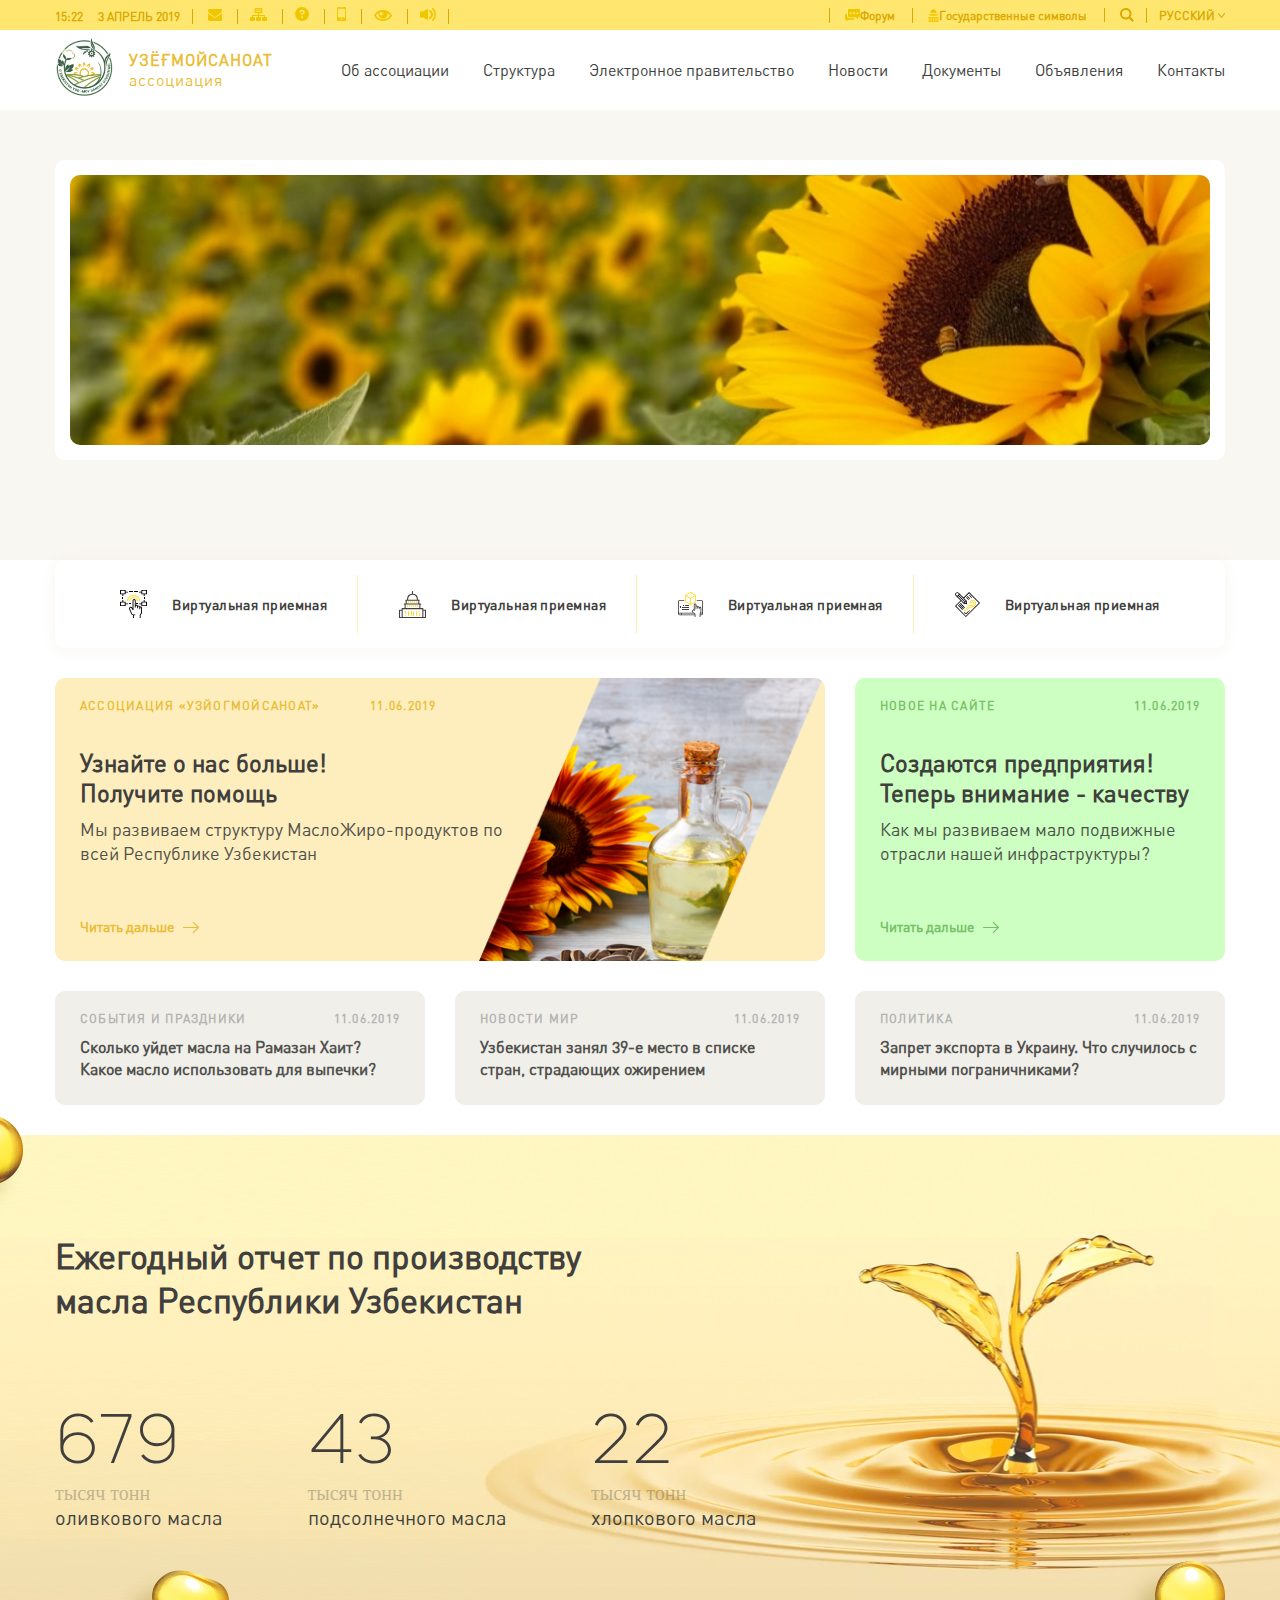
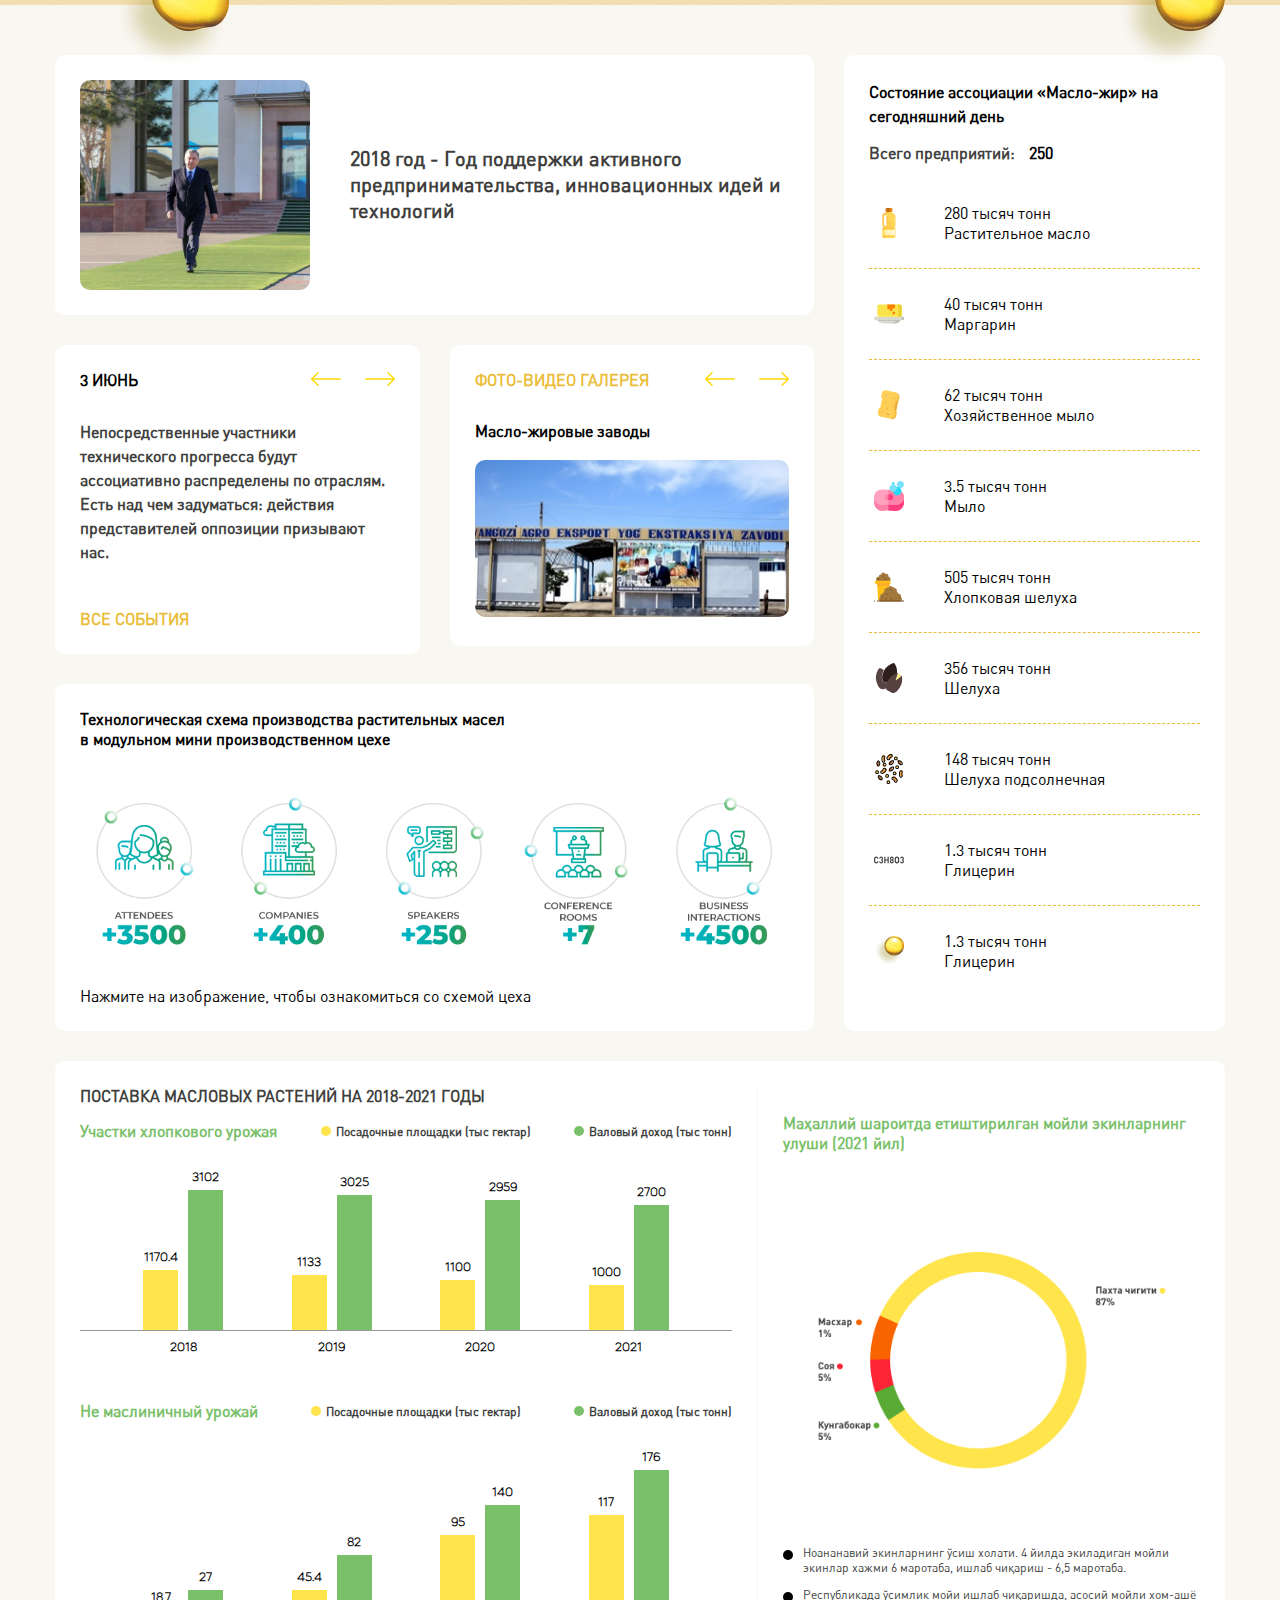
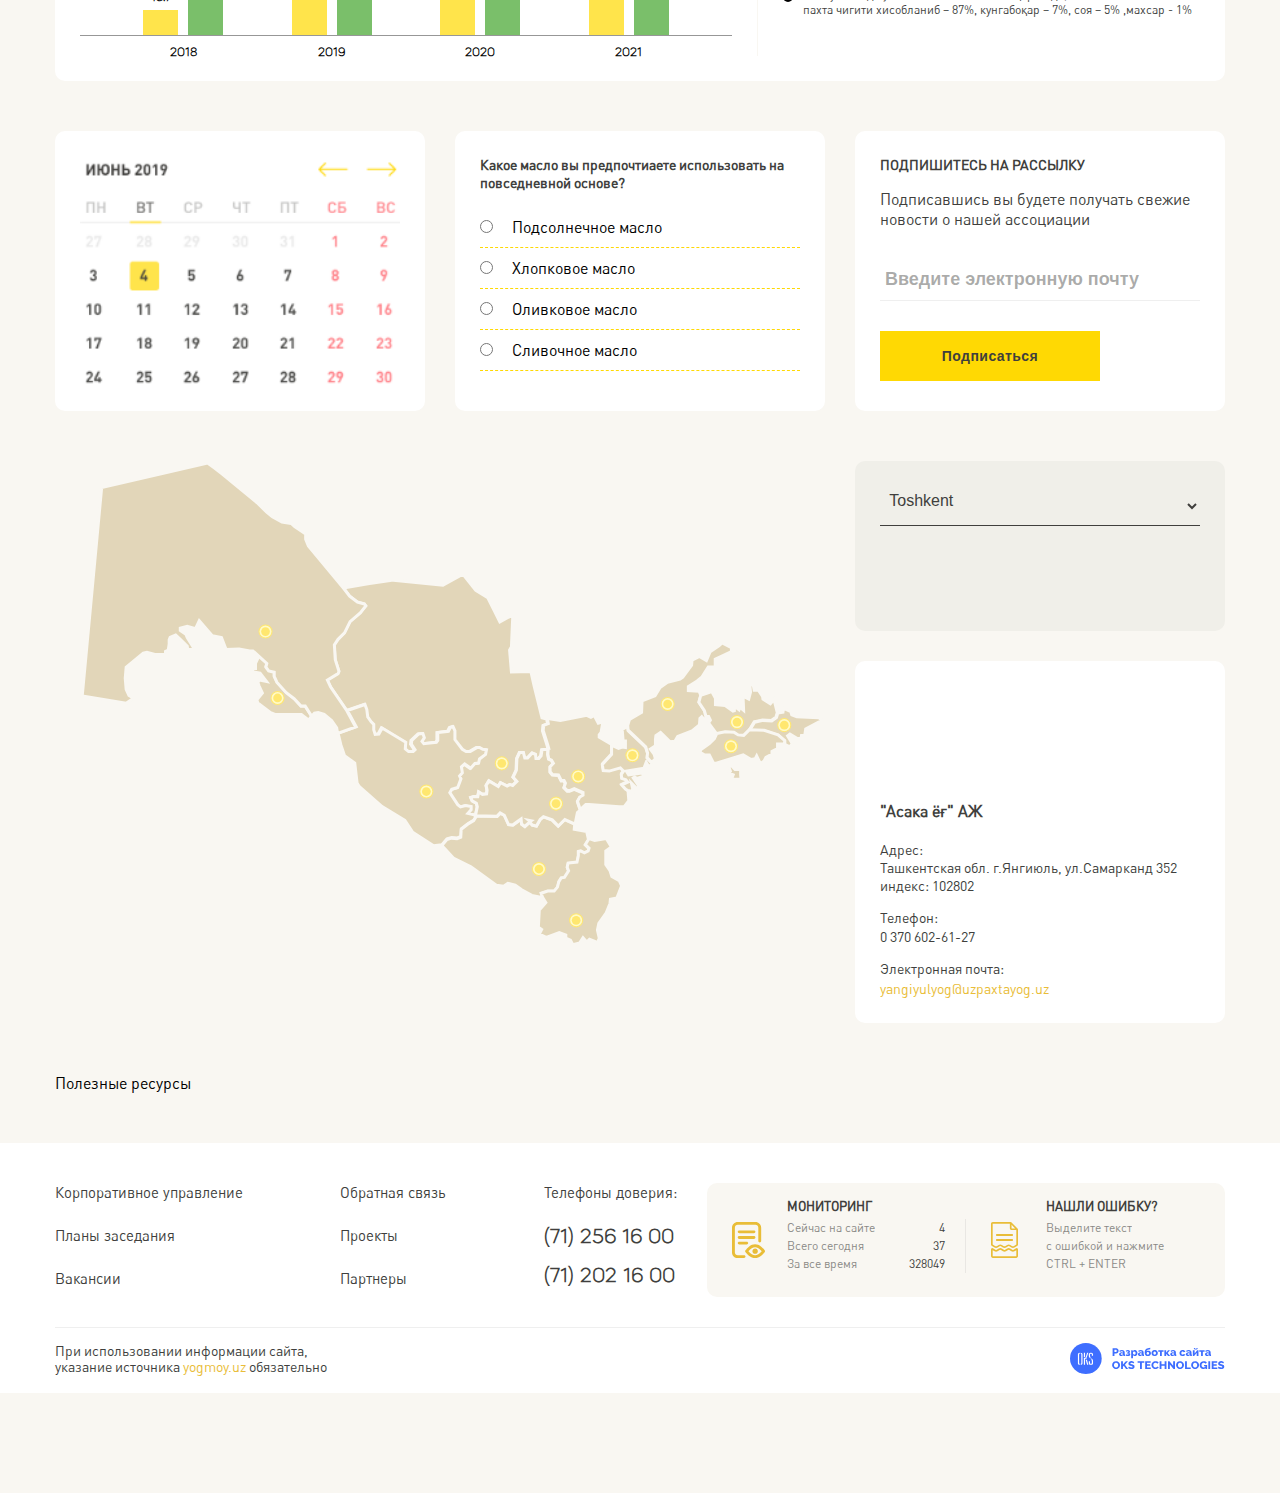
==== commit 29a783b1: "footer done" ====
--- a/index.html
+++ b/index.html
@@ -557,12 +557,125 @@
 <!-- tripla -->
 
 
-
-
-
-
-
-
+<div class="map">
+    <div class="container">
+        <div class="map__inner">
+            <div class="map__img">
+                <img src="img/map.svg" alt="" class="map__img_photo">
+            </div>
+            <div class="map__info">
+                <div class="map__select_city">
+                    <select class="select__city" name="city" id="city">
+                        <option class="city__option" value="0">Toshkent</option>
+                        <option class="city__option" value="1">Namangan</option>
+                        <option class="city__option" value="2">Andijon</option>
+                        <option class="city__option" value="3">Farg'ona</option>
+                    </select>
+                </div>
+                <div class="map__info_city">
+
+                    <h3 class="map__info_title">"Асака ёғ" АЖ</h3>
+                    <h4 class="map__info_subtitle">Адрес:</h4>
+                    <p class="map__info_text">Ташкентская обл. г.Янгиюль,
+                        ул.Самарканд 352 индекс: 102802</p>
+                    <h4 class="map__info_subtitle tel">Телефон:</h4>
+                    <p class="map__info_text">0 370 602-61-27</p>
+                    <h4 class="map__info_subtitle mail">Электронная почта:</h4>
+                    <a href="#" class="map__info_text link">yangiyulyog@uzpaxtayog.uz</a>
+                </div>
+            </div>
+        </div>
+        <!-- /.map__inner -->
+    </div>
+    <!-- /.container -->
+</div>
+<!-- /.map -->
+
+
+<div class="slider">
+    <div class="container">
+        <div class="slider__inner">
+            <div class="slider__title">Полезные ресурсы</div>
+            <div class="slider__content"></div>
+        </div>
+        <!-- /.slider__inner -->
+    </div>
+    <!-- /.container -->
+</div>
+<!-- /.slider -->
+
+
+<footer class="footer">
+    <div class="container">
+        <div class="footer__inner">
+            <div class="footer__content">
+                <div class="footer__content__left">
+                    <div class="left__row">
+                        <p class="left__row_text">Корпоративное управление</p>
+                        <p class="left__row_text">Планы заседания</p>
+                        <p class="left__row_text">Вакансии</p>
+                    </div>
+                    <div class="left__row">
+                        <p class="left__row_text">Обратная связь</p>
+                        <p class="left__row_text">Проекты</p>
+                        <p class="left__row_text">Партнеры</p>
+                    </div>
+                    <div class="left__row">
+                        <p class="left__row_text">Телефоны доверия:</p>
+                        <p class="left__row_text footer-tel">(71) 256 16 00</p>
+                        <p class="left__row_text footer-tel">(71) 202 16 00</p>
+                    </div>
+                </div>
+                <div class="footer__content__right">
+                    <div class="right__row">
+                        <img src="img/footer/file.svg" alt="" class="right__row_icon">
+                        <h3 class="right__row_header">МОНИТОРИНГ</h3>
+                        <div class="footer__row_mini">
+                            <p>Сейчас на сайте</p>
+                            <span>4</span>
+                        </div>
+                        <div class="footer__row_mini">
+                            <p>Всего сегодня</p>
+                            <span>37</span>
+                        </div>
+                        <div class="footer__row_mini">
+                            <p>За все время</p>
+                            <span>328049</span>
+                        </div>
+                    </div>
+                    
+                    
+                    <div class="right__row right">
+                        <img src="img/footer/file-1.svg" alt="" class="right__row_icon">
+                        <h3 class="right__row_header">НАШЛИ ОШИБКУ?</h3>
+                        <div class="footer__row_mini">
+                            <p>Выделите текст</p>
+                            <span></span>
+                        </div>
+                        <div class="footer__row_mini">
+                            <p>с ошибкой и нажмите</p>
+                            <span></span>
+                        </div>
+                        <div class="footer__row_mini">
+                            <p>CTRL + ENTER</p>
+                            <span></span>
+                        </div>
+                    </div>
+                </div>
+            </div>
+            <div class="footer__copywrite">
+                <div class="footer__copywrite_item">При использовании информации сайта,<br>
+                    указание источника <a href="#">yogmoy.uz</a> обязательно</div>
+                <div class="footer__copywrite_item">
+                    <img src="img/footer/oks logo.svg" alt="">
+                </div>
+            </div>
+        </div>
+        <!-- /.footer__inner -->
+    </div>
+    <!-- /.container -->
+</footer>
+<!-- /.footer -->
 
 
 
--- a/style/style.css
+++ b/style/style.css
@@ -1132,3 +1132,217 @@
 .triple .triple__check {
   margin-right: 15px;
 }
+
+.map {
+  margin-bottom: 50px;
+}
+
+.map__inner {
+  display: -webkit-box;
+  display: -ms-flexbox;
+  display: flex;
+  -webkit-box-pack: justify;
+      -ms-flex-pack: justify;
+          justify-content: space-between;
+}
+
+.map__img {
+  margin-right: 15px;
+  width: 66.66666%;
+}
+
+.map__img_photo {
+  width: 100%;
+  padding: 0 0 25px 25px;
+}
+
+.map__info {
+  margin-left: 15px;
+  width: 32%;
+  border-radius: 10px;
+}
+
+.map__info .map__select_city {
+  width: 100%;
+  padding: 25px;
+  background-color: #f0efe9;
+  border-radius: 10px;
+  margin-bottom: 30px;
+}
+
+.map__info .map__select_city .select__city {
+  background-color: transparent;
+  border: none;
+  outline: none;
+  border-bottom: 1px solid;
+  width: 100%;
+  padding: 5px 15px 15px 5px;
+  font-size: 16px;
+  font-weight: 500;
+  color: #403f3d;
+  margin-bottom: 80px;
+}
+
+.map__info .map__select_city .city__option {
+  background-color: #bfb8a9;
+}
+
+.map__info .map__info_city {
+  width: 100%;
+  padding: 140px 25px 25px 25px;
+  background-color: #fff;
+  border-radius: 10px;
+}
+
+.map__info .map__info_city .map__info_title {
+  margin-bottom: 20px;
+  font-size: 16px;
+  font-weight: 700;
+  color: #403f3d;
+}
+
+.map__info .map__info_city .map__info_subtitle {
+  font-size: 14px;
+  font-weight: 500;
+  line-height: 1.29;
+  color: #403f3d;
+}
+
+.map__info .map__info_city .map__info_text {
+  font-size: 14px;
+  line-height: 1.29;
+  color: #403f3d;
+}
+
+.map__info .map__info_city .link {
+  color: #e9bd38;
+  text-decoration: none;
+}
+
+.slider {
+  margin-bottom: 50px;
+}
+
+.footer {
+  background-color: #fff;
+  margin-bottom: 100px;
+}
+
+.footer__content {
+  border-bottom: 1px solid #403f3d15;
+  padding: 40px 0 15px;
+  display: -webkit-box;
+  display: -ms-flexbox;
+  display: flex;
+  -webkit-box-pack: justify;
+      -ms-flex-pack: justify;
+          justify-content: space-between;
+}
+
+.footer__content .footer__content__left {
+  width: 60%;
+  display: -webkit-box;
+  display: -ms-flexbox;
+  display: flex;
+  -webkit-box-pack: justify;
+      -ms-flex-pack: justify;
+          justify-content: space-between;
+}
+
+.footer__content .footer__content__left .left__row_text {
+  font-size: 15px;
+  color: #403f3d;
+  margin-bottom: 25px;
+}
+
+.footer__content .footer__content__left .footer-tel {
+  font-family: 'MazzardH';
+  font-size: 20px;
+  font-weight: 600;
+  color: #403f3d;
+  margin-bottom: 15px;
+}
+
+.footer__content .footer__content__right {
+  width: 50%;
+  margin-left: 30px;
+  background-color: #f9f7f2;
+  border-radius: 10px;
+  display: -webkit-box;
+  display: -ms-flexbox;
+  display: flex;
+  -ms-flex-pack: distribute;
+      justify-content: space-around;
+  margin-bottom: 15px;
+}
+
+.footer__content .footer__content__right .right__row {
+  width: 50%;
+  padding: 15px 0;
+  position: relative;
+}
+
+.footer__content .footer__content__right .right__row.right .footer__row_mini {
+  border: none;
+}
+
+.footer__content .footer__content__right .right__row_icon {
+  position: absolute;
+  top: 50%;
+  left: 25px;
+  -webkit-transform: translateY(-50%);
+          transform: translateY(-50%);
+}
+
+.footer__content .footer__content__right .right__row_header {
+  color: #403f3d;
+  font-size: 13px;
+  font-weight: 700;
+  margin-bottom: 5px;
+  padding: 0 40px 0 80px;
+}
+
+.footer__content .footer__content__right .footer__row_mini {
+  display: -webkit-box;
+  display: -ms-flexbox;
+  display: flex;
+  -webkit-box-pack: justify;
+      -ms-flex-pack: justify;
+          justify-content: space-between;
+  padding: 0 20px 0 80px;
+  border-right: 1px solid #403f3d15;
+}
+
+.footer__content .footer__content__right .footer__row_mini > p {
+  opacity: 0.6;
+  font-size: 12px;
+  line-height: 1.5;
+  color: #403f3d;
+  margin: 0;
+}
+
+.footer__content .footer__content__right .footer__row_mini > span {
+  font-size: 12px;
+  font-weight: 500;
+  line-height: 1.5;
+  color: #403f3d;
+}
+
+.footer__copywrite {
+  display: -webkit-box;
+  display: -ms-flexbox;
+  display: flex;
+  -webkit-box-pack: justify;
+      -ms-flex-pack: justify;
+          justify-content: space-between;
+  padding: 15px 0;
+  font-size: 14px;
+  line-height: 1.14;
+  color: #403f3d;
+}
+
+.footer__copywrite a {
+  text-decoration: none;
+  color: #e9bd38;
+  font-weight: 500;
+}
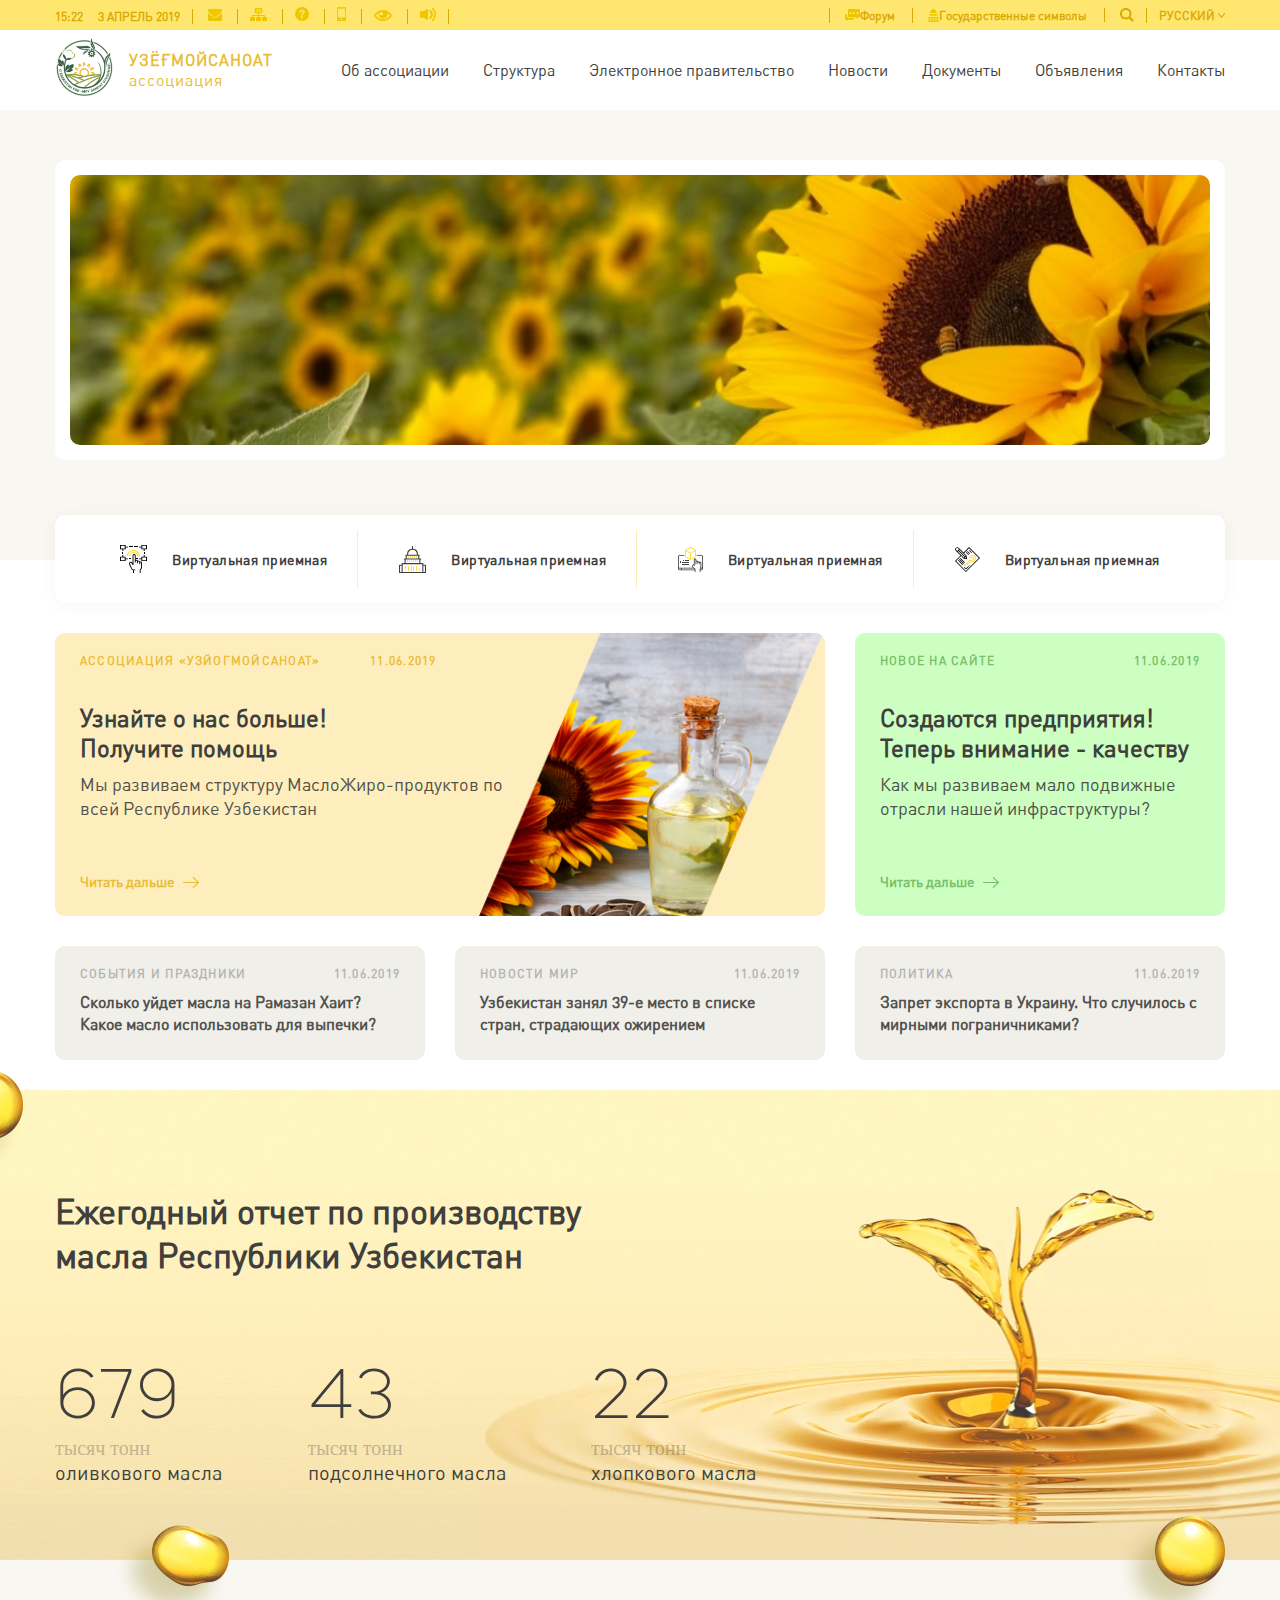
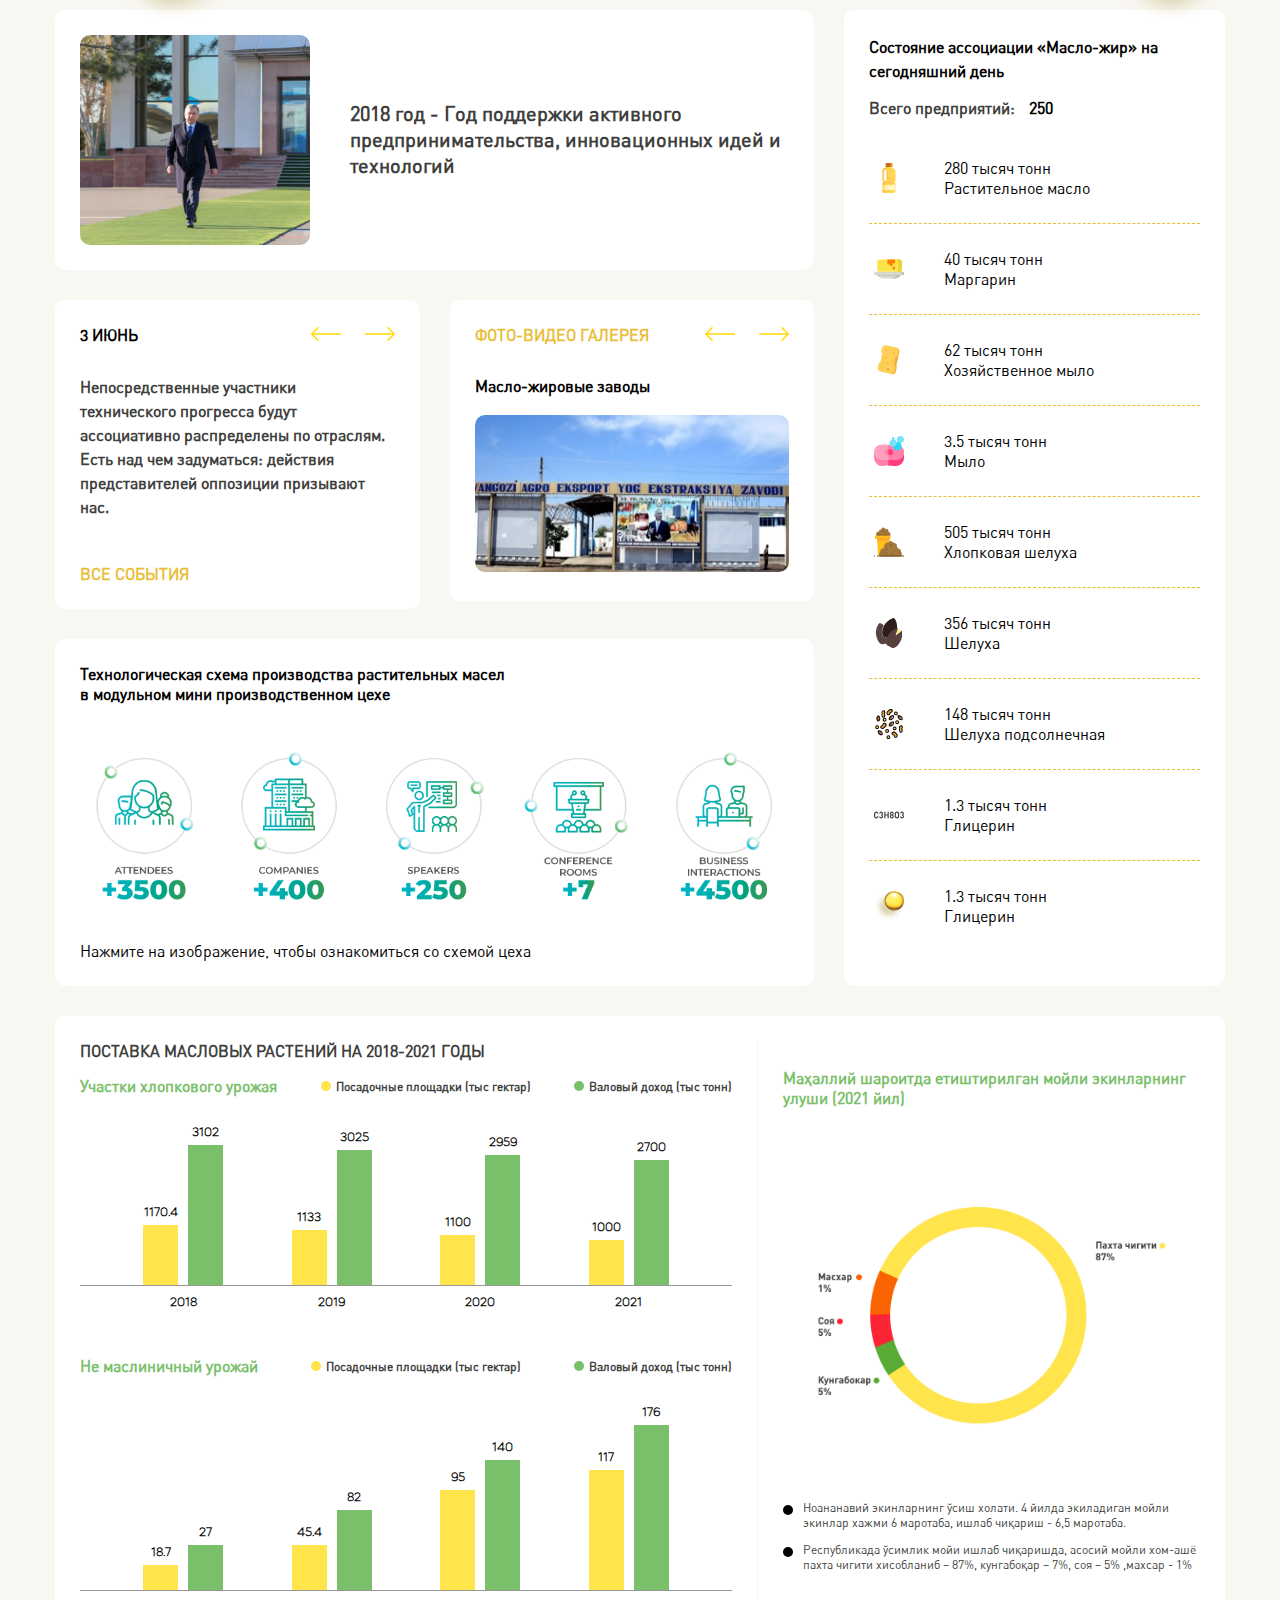
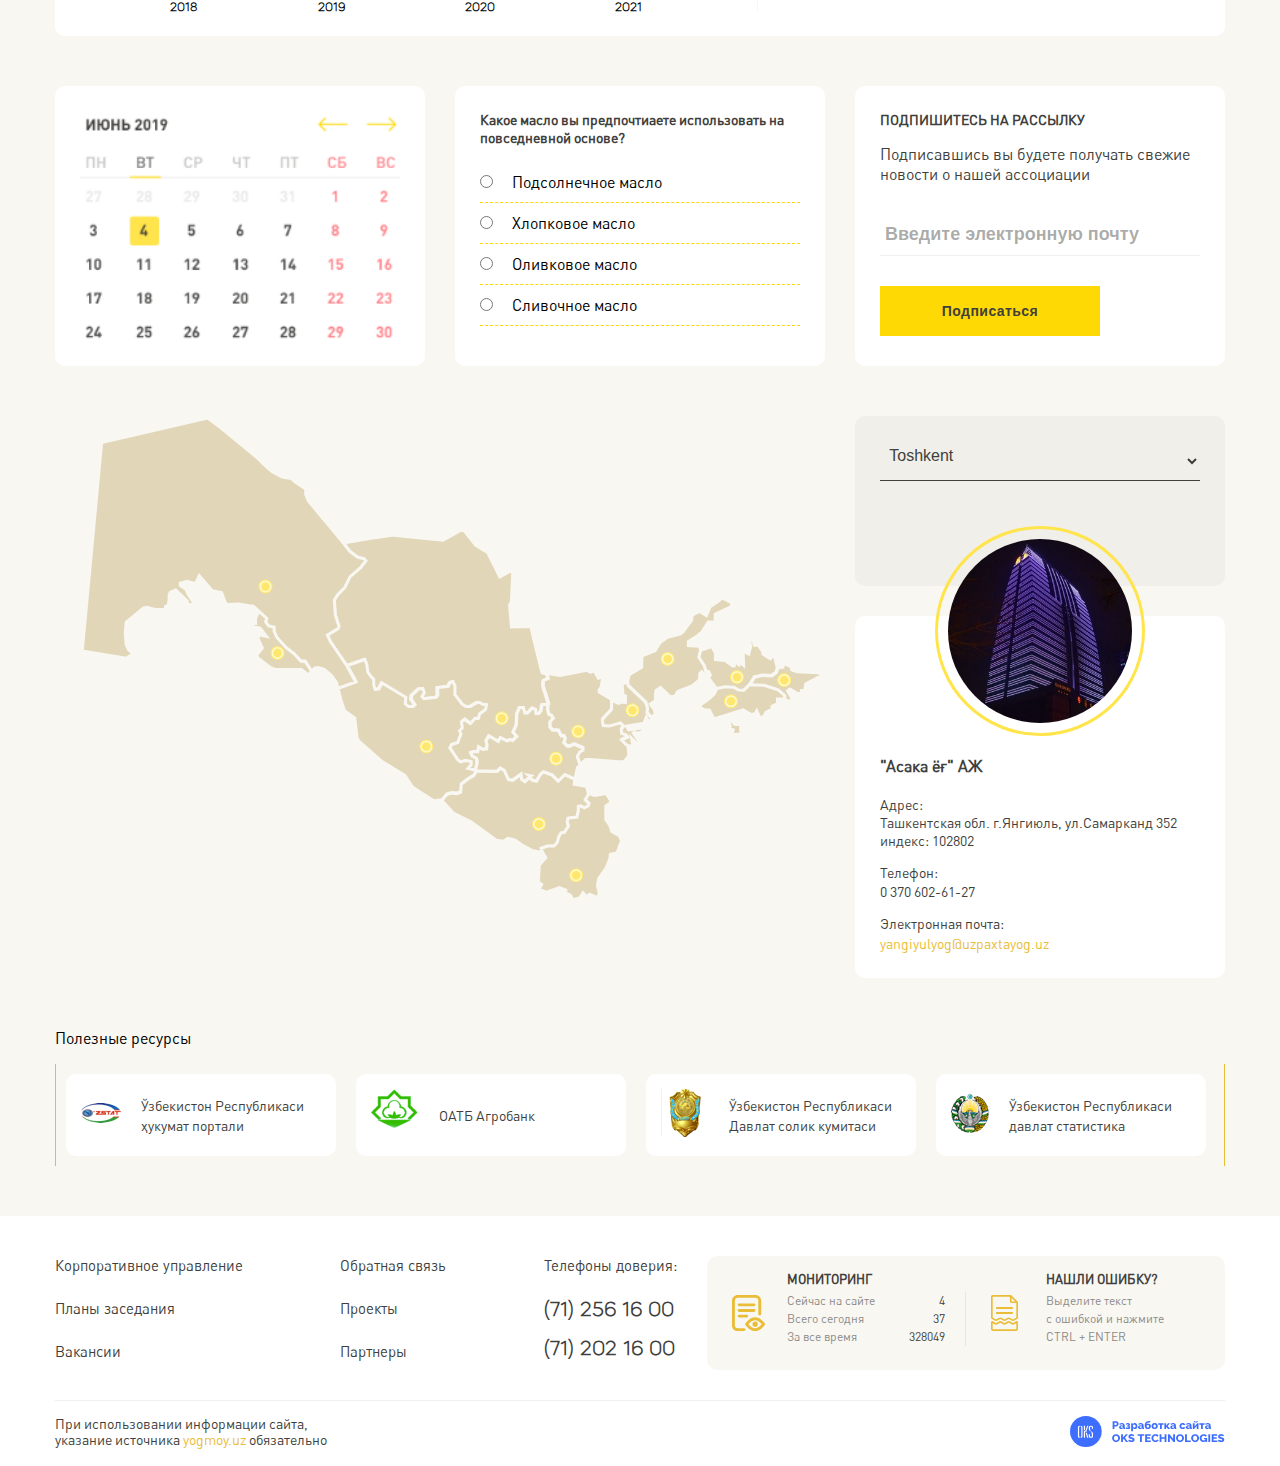
==== commit 12aac0b4: "trying to fix fonts" ====
--- a/index.html
+++ b/index.html
@@ -573,7 +573,9 @@
                     </select>
                 </div>
                 <div class="map__info_city">
-
+                    <div class="circle__slider">
+                        <img src="img/slider/1.jpg" alt="" class="circle__img">
+                    </div>
                     <h3 class="map__info_title">"Асака ёғ" АЖ</h3>
                     <h4 class="map__info_subtitle">Адрес:</h4>
                     <p class="map__info_text">Ташкентская обл. г.Янгиюль,
@@ -596,7 +598,42 @@
     <div class="container">
         <div class="slider__inner">
             <div class="slider__title">Полезные ресурсы</div>
-            <div class="slider__content"></div>
+            <div class="slider__content">
+                <ul class="slider__ul">
+                    <li class="slider__li">
+                        <div class="li__img">
+                            <img src="img/slider/s-1.png" alt="">
+                        </div>
+                        <div class="li__text">
+                            <a href="#">Ўзбекистон Республикаси ҳукумат портали</a>
+                        </div>
+                    </li>
+                    <li class="slider__li">
+                        <div class="li__img">
+                            <img src="img/slider/s-2.png" alt="">
+                        </div>
+                        <div class="li__text">
+                            <a href="#">ОАТБ Агробанк</a>
+                        </div>
+                    </li>
+                    <li class="slider__li">
+                        <div class="li__img">
+                            <img src="img/slider/s-3.png" alt="">
+                        </div>
+                        <div class="li__text">
+                            <a href="#">Ўзбекистон Республикаси Давлат солик кумитаси</a>
+                        </div>
+                    </li>
+                    <li class="slider__li">
+                        <div class="li__img">
+                            <img src="img/slider/s-4.png" alt="">
+                        </div>
+                        <div class="li__text">
+                            <a href="#">Ўзбекистон Республикаси давлат статистика</a>
+                        </div>
+                    </li>
+                </ul>
+            </div>
         </div>
         <!-- /.slider__inner -->
     </div>
--- a/style/style.css
+++ b/style/style.css
@@ -210,13 +210,11 @@
 .about {
   background-color: #fff;
   padding-bottom: 30px;
-}
-
-.about__inner {
-  position: relative;
+  padding-top: 30px;
 }
 
 .about__tabs {
+  margin-top: -75px;
   left: 0;
   top: -50px;
   background-color: #fff;
@@ -1192,6 +1190,23 @@
   padding: 140px 25px 25px 25px;
   background-color: #fff;
   border-radius: 10px;
+  position: relative;
+}
+
+.map__info .map__info_city .circle__slider {
+  position: absolute;
+  top: -25%;
+  left: 50%;
+  -webkit-transform: translateX(-50%);
+          transform: translateX(-50%);
+}
+
+.map__info .map__info_city .circle__slider .circle__img {
+  width: 210px;
+  height: 210px;
+  border-radius: 50%;
+  padding: 10px;
+  border: 3px solid #ffe44b;
 }
 
 .map__info .map__info_city .map__info_title {
@@ -1223,9 +1238,49 @@
   margin-bottom: 50px;
 }
 
+.slider__content {
+  border-left: 1px solid #e9bd38;
+  border-right: 1px solid #e9bd38;
+  width: 100%;
+}
+
+.slider .slider__ul {
+  list-style: none;
+  display: -webkit-box;
+  display: -ms-flexbox;
+  display: flex;
+  padding: 0;
+  overflow: hidden;
+}
+
+.slider .slider__li {
+  background-color: #fff;
+  padding: 15px;
+  margin: 10px;
+  border-radius: 10px;
+  display: -webkit-box;
+  display: -ms-flexbox;
+  display: flex;
+  -webkit-box-align: center;
+      -ms-flex-align: center;
+          align-items: center;
+  width: 270px;
+}
+
+.slider .slider__li .li__text {
+  margin-left: 20px;
+}
+
+.slider .slider__li a {
+  text-decoration: none;
+  font-size: 14px;
+  font-weight: 500;
+  line-height: 1.29;
+  color: #403f3d;
+}
+
 .footer {
   background-color: #fff;
-  margin-bottom: 100px;
 }
 
 .footer__content {
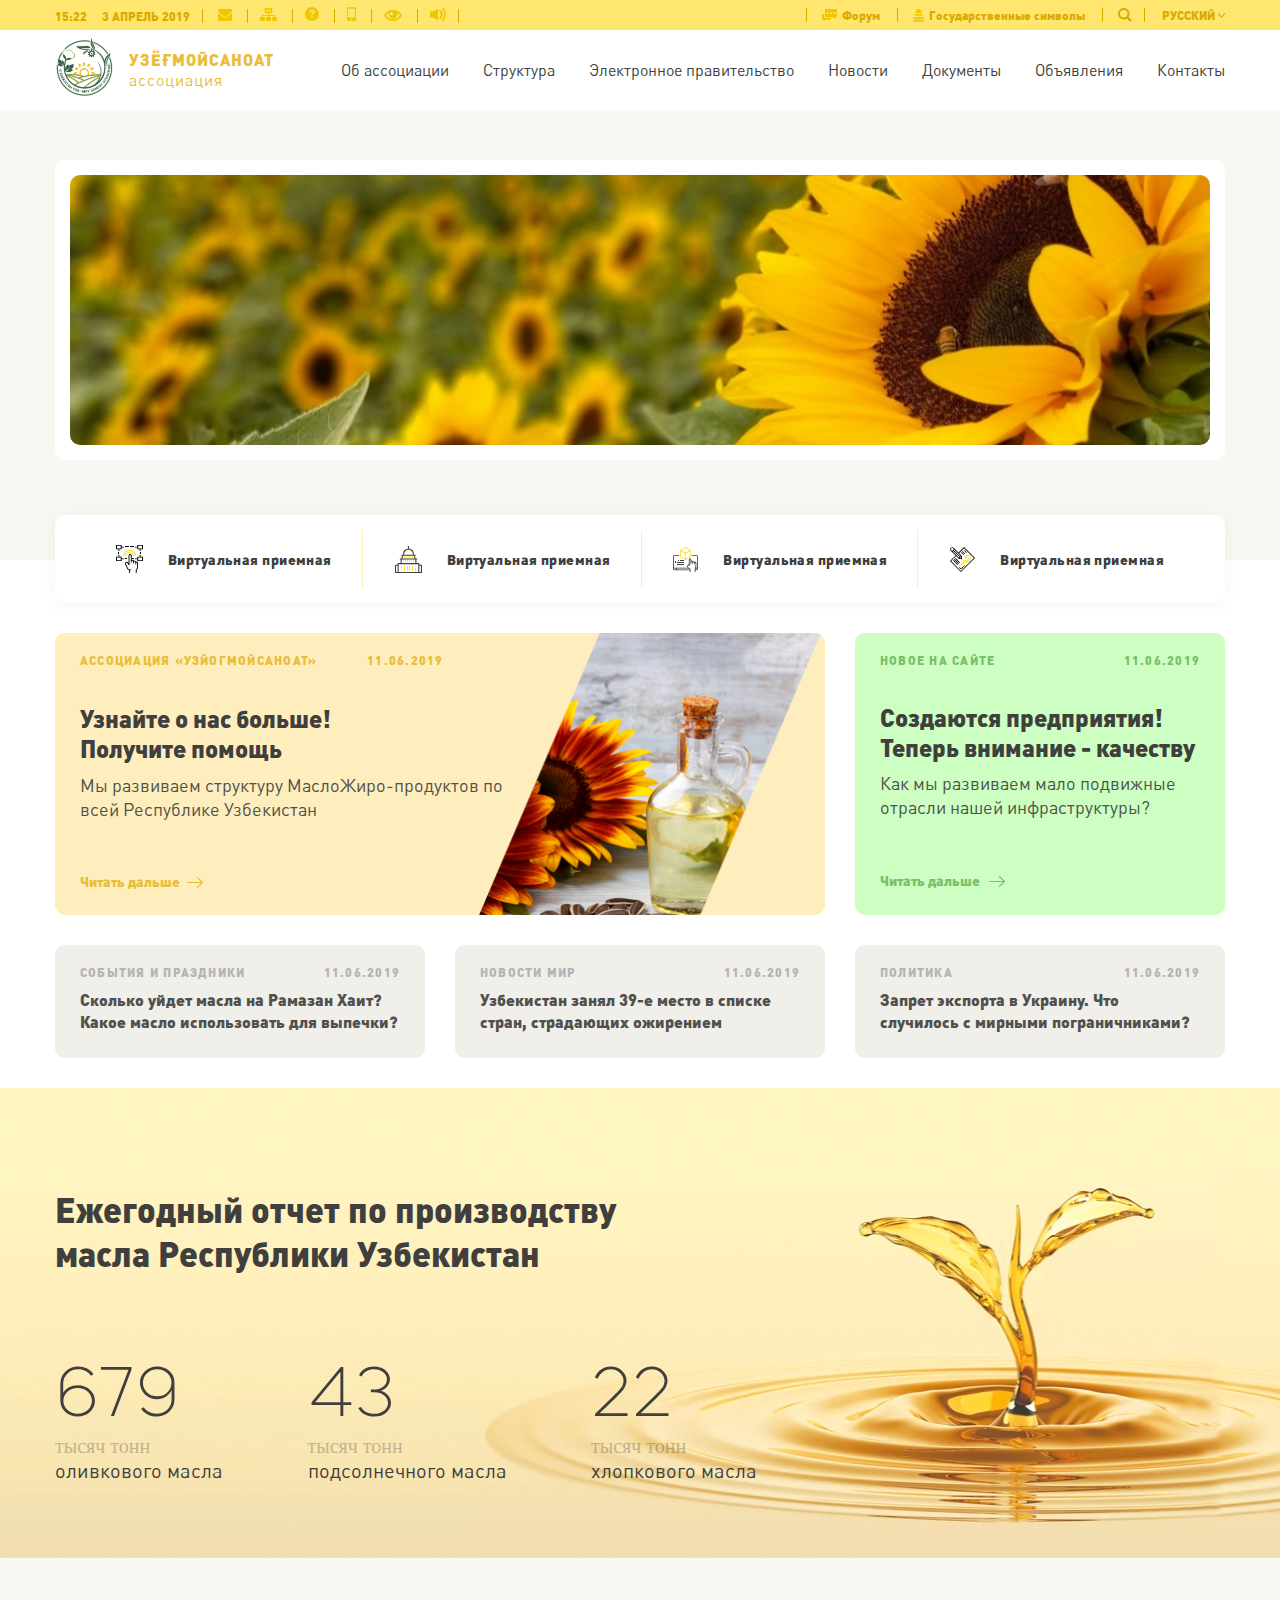
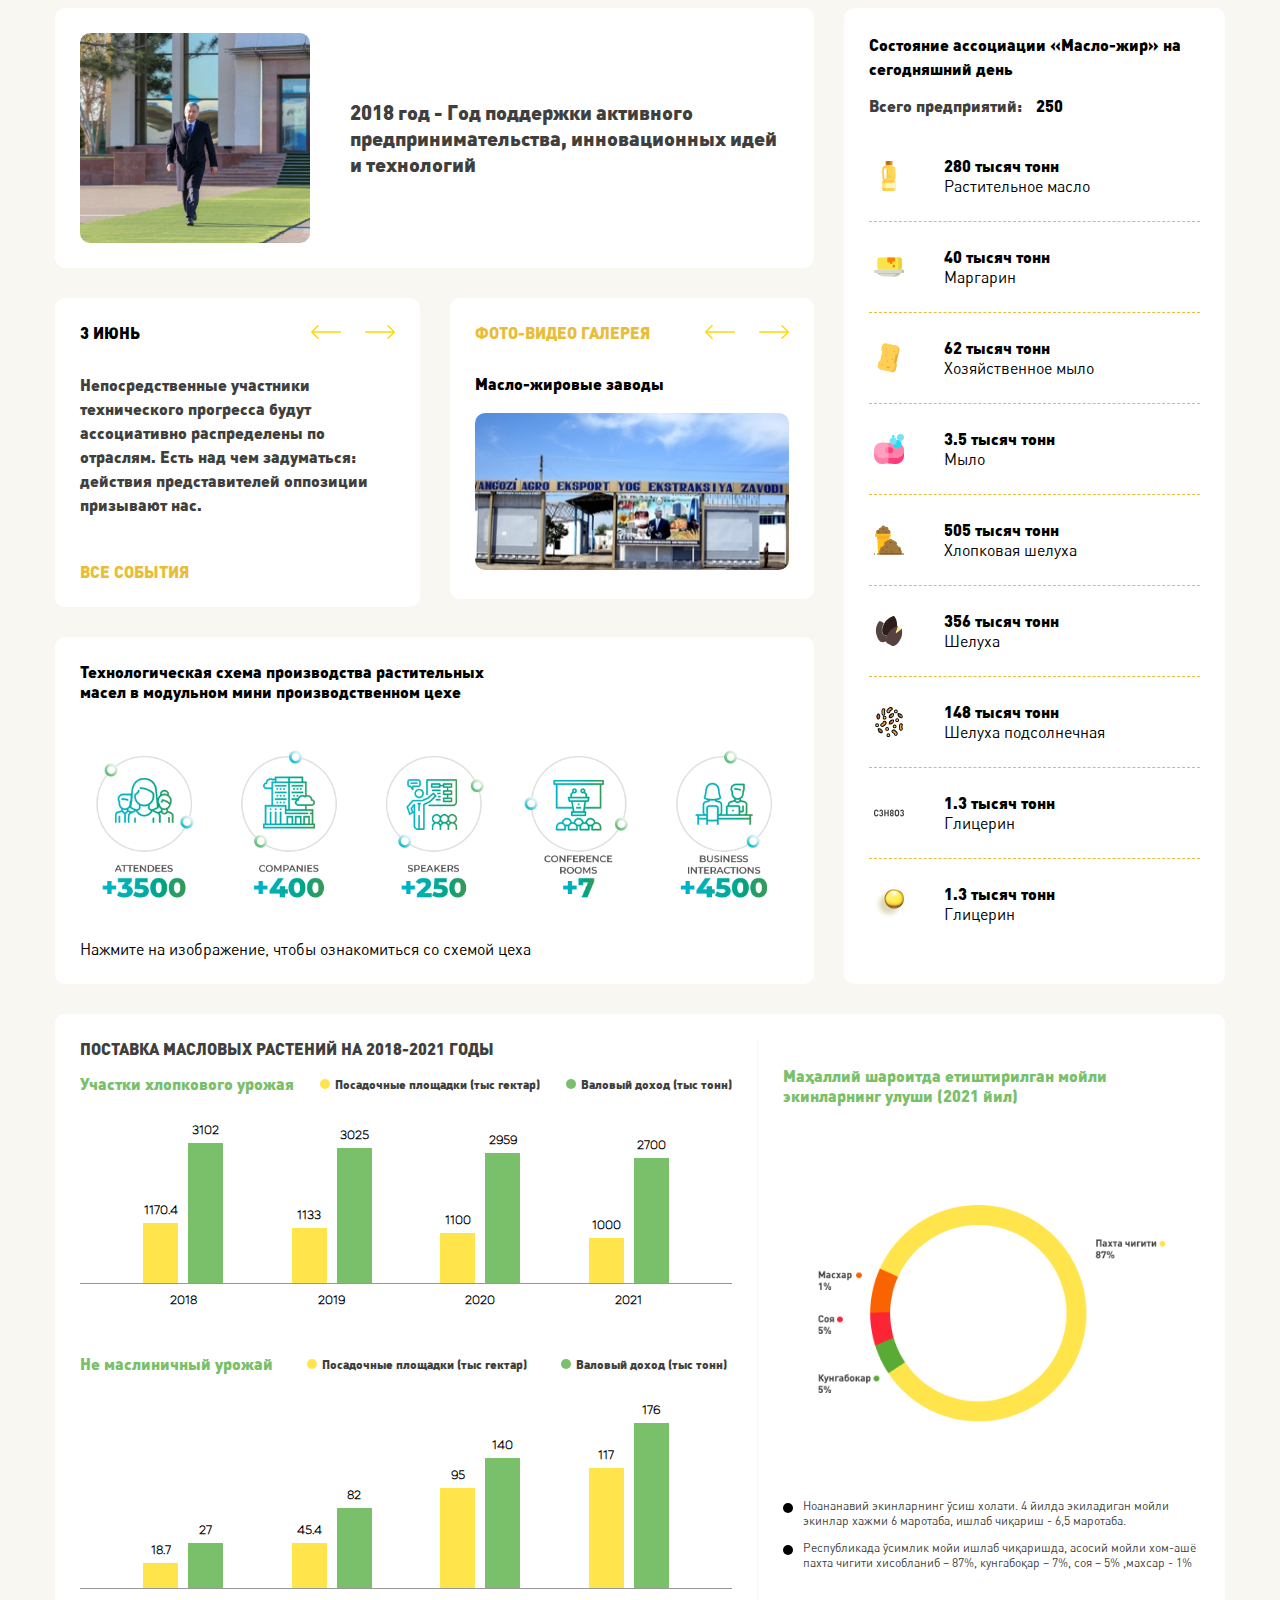
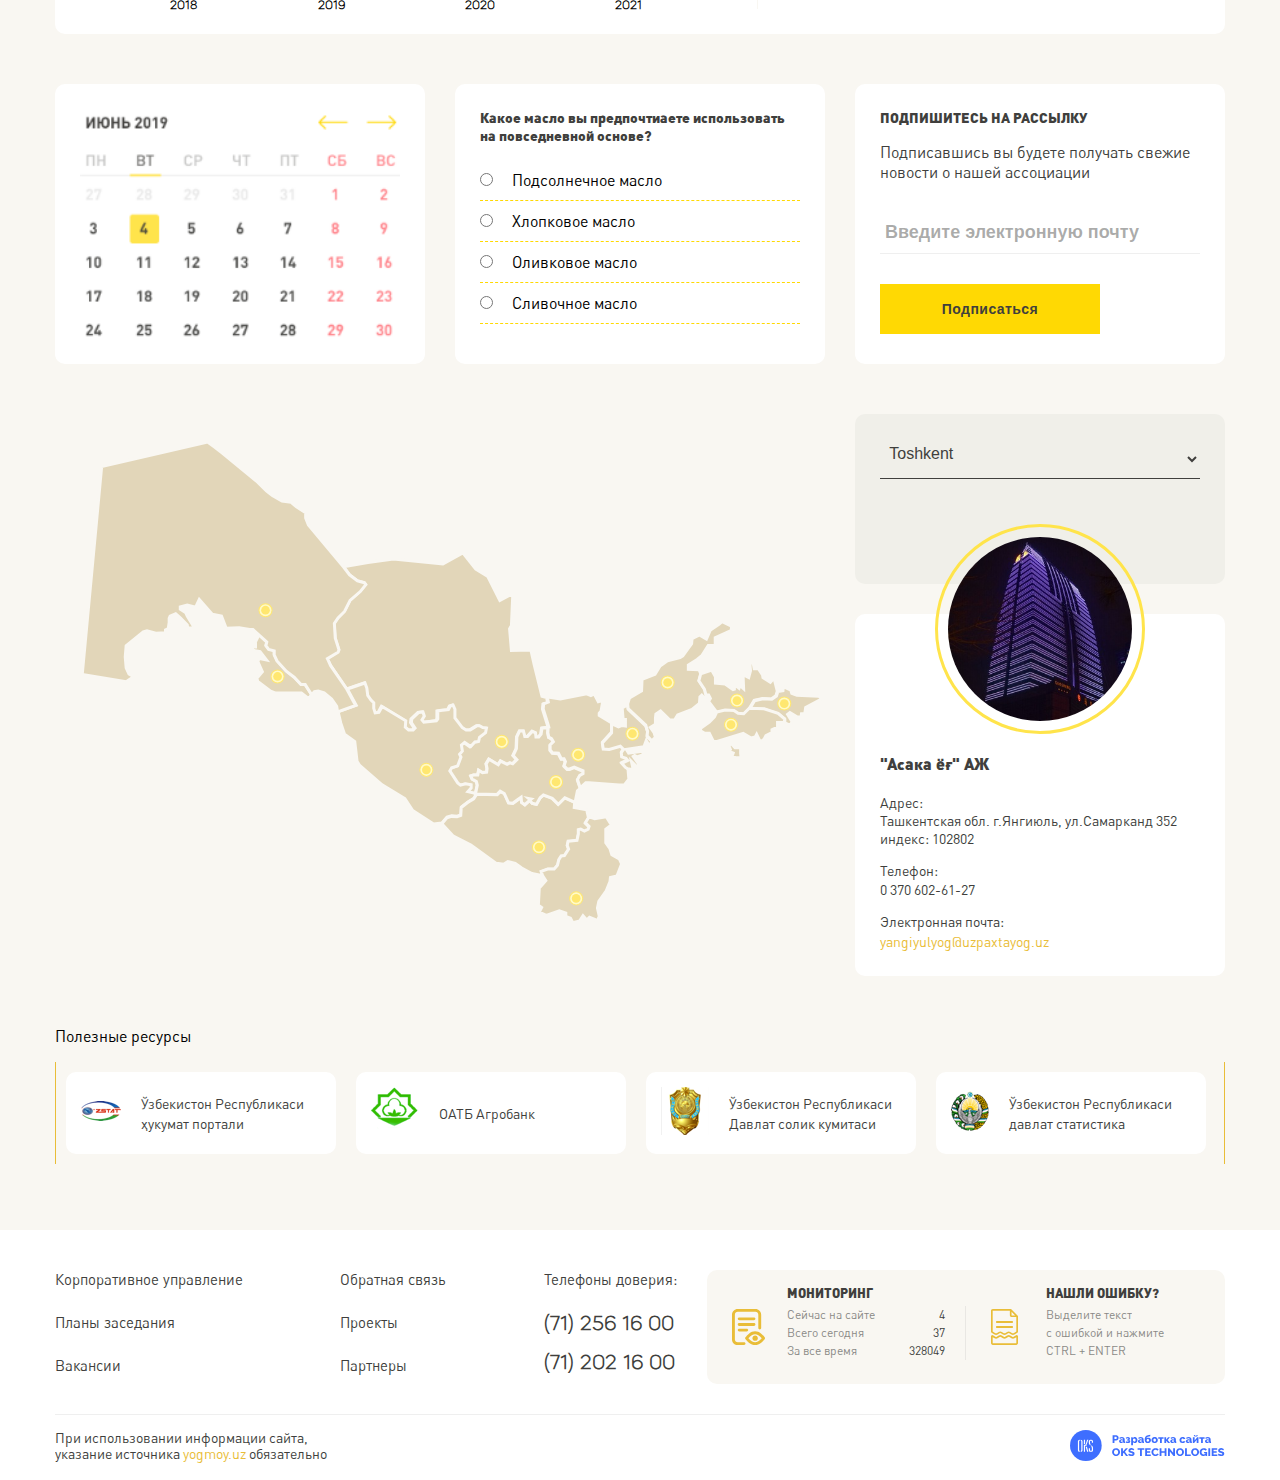
==== commit de4890bd: "start of responsive design" ====
--- a/index.html
+++ b/index.html
@@ -358,6 +358,7 @@
 
             <div class="vertical__graph">
                 <div class="graph__title">ПОСТАВКА МАСЛОВЫХ РАСТЕНИЙ НА 2018-2021 ГОДЫ</div>
+                
                 <div class="graph__top">
 
                     <div class="graph__top_title">
--- a/style/style.css
+++ b/style/style.css
@@ -21,6 +21,14 @@
 
 input {
   margin: 0;
+}
+
+@font-face {
+  font-family: 'Conv';
+  src: url("fonts/DIN Pro Black 900.eot");
+  src: local("☺"), url("../../fonts/new/DIN Pro Black 900.woff") format("woff"), url("fonts/DIN Pro Black 900.ttf") format("truetype"), url("fonts/DIN Pro Black 900.svg") format("svg");
+  font-weight: 900;
+  font-style: normal;
 }
 
 @font-face {
@@ -49,6 +57,21 @@
   width: 100%;
   max-width: 1170px;
   margin: 0 auto;
+  overflow: hidden;
+}
+
+@media (max-width: 1200px) {
+  .container {
+    width: 100%;
+    max-width: 992px;
+  }
+}
+
+@media (max-width: 1020px) {
+  .container {
+    width: 100%;
+    max-width: 768px;
+  }
 }
 
 .options {
@@ -118,6 +141,10 @@
   cursor: pointer;
 }
 
+.options__right_icon > span {
+  margin-left: 5px;
+}
+
 .options__right_icon:last-child {
   padding: 0 0 0 12px;
 }
@@ -186,6 +213,17 @@
   margin-left: 0;
 }
 
+@media (max-width: 1200px) {
+  .header .container {
+    width: 100%;
+    max-width: 988px;
+  }
+  .header .nav__link {
+    font-size: 14px;
+    margin-left: 18px;
+  }
+}
+
 .intro {
   margin-bottom: 100px;
 }
@@ -211,6 +249,10 @@
   background-color: #fff;
   padding-bottom: 30px;
   padding-top: 30px;
+}
+
+.about .container {
+  overflow: visible;
 }
 
 .about__tabs {
@@ -266,6 +308,15 @@
 }
 
 .about__content_main {
+  display: -webkit-box;
+  display: -ms-flexbox;
+  display: flex;
+  -ms-flex-pack: distribute;
+      justify-content: space-around;
+  -webkit-box-orient: vertical;
+  -webkit-box-direction: normal;
+      -ms-flex-direction: column;
+          flex-direction: column;
   padding: 20px 25px 25px 25px;
   width: 66.66666%;
   background-color: #feeebd;
@@ -336,7 +387,7 @@
   background-image: url("../../img/about/right-arrow.svg");
   background-repeat: no-repeat;
   top: 4px;
-  right: -30px;
+  left: 107px;
   width: 21px;
   height: 20px;
 }
@@ -740,11 +791,21 @@
   border-bottom: none;
 }
 
+.main__right_content .content__data .data__content_count {
+  font-weight: 700;
+}
+
 .main__right_content .data__img {
   margin-right: 40px;
   margin-left: 5px;
   height: 30px;
   width: 30px;
+}
+
+@media (max-width: 1200px) {
+  .main .row2__header_title {
+    width: 50%;
+  }
 }
 
 .progresbar {
@@ -907,6 +968,10 @@
   position: absolute;
 }
 
+.progresbar .vertical__graph .graph__bottom h3 {
+  padding-right: 5px;
+}
+
 .progresbar .vertical__graph .graph__bottom .wrapper {
   margin-bottom: 20px;
 }
@@ -1145,6 +1210,12 @@
 }
 
 .map__img {
+  display: -webkit-box;
+  display: -ms-flexbox;
+  display: flex;
+  -webkit-box-align: center;
+      -ms-flex-align: center;
+          align-items: center;
   margin-right: 15px;
   width: 66.66666%;
 }
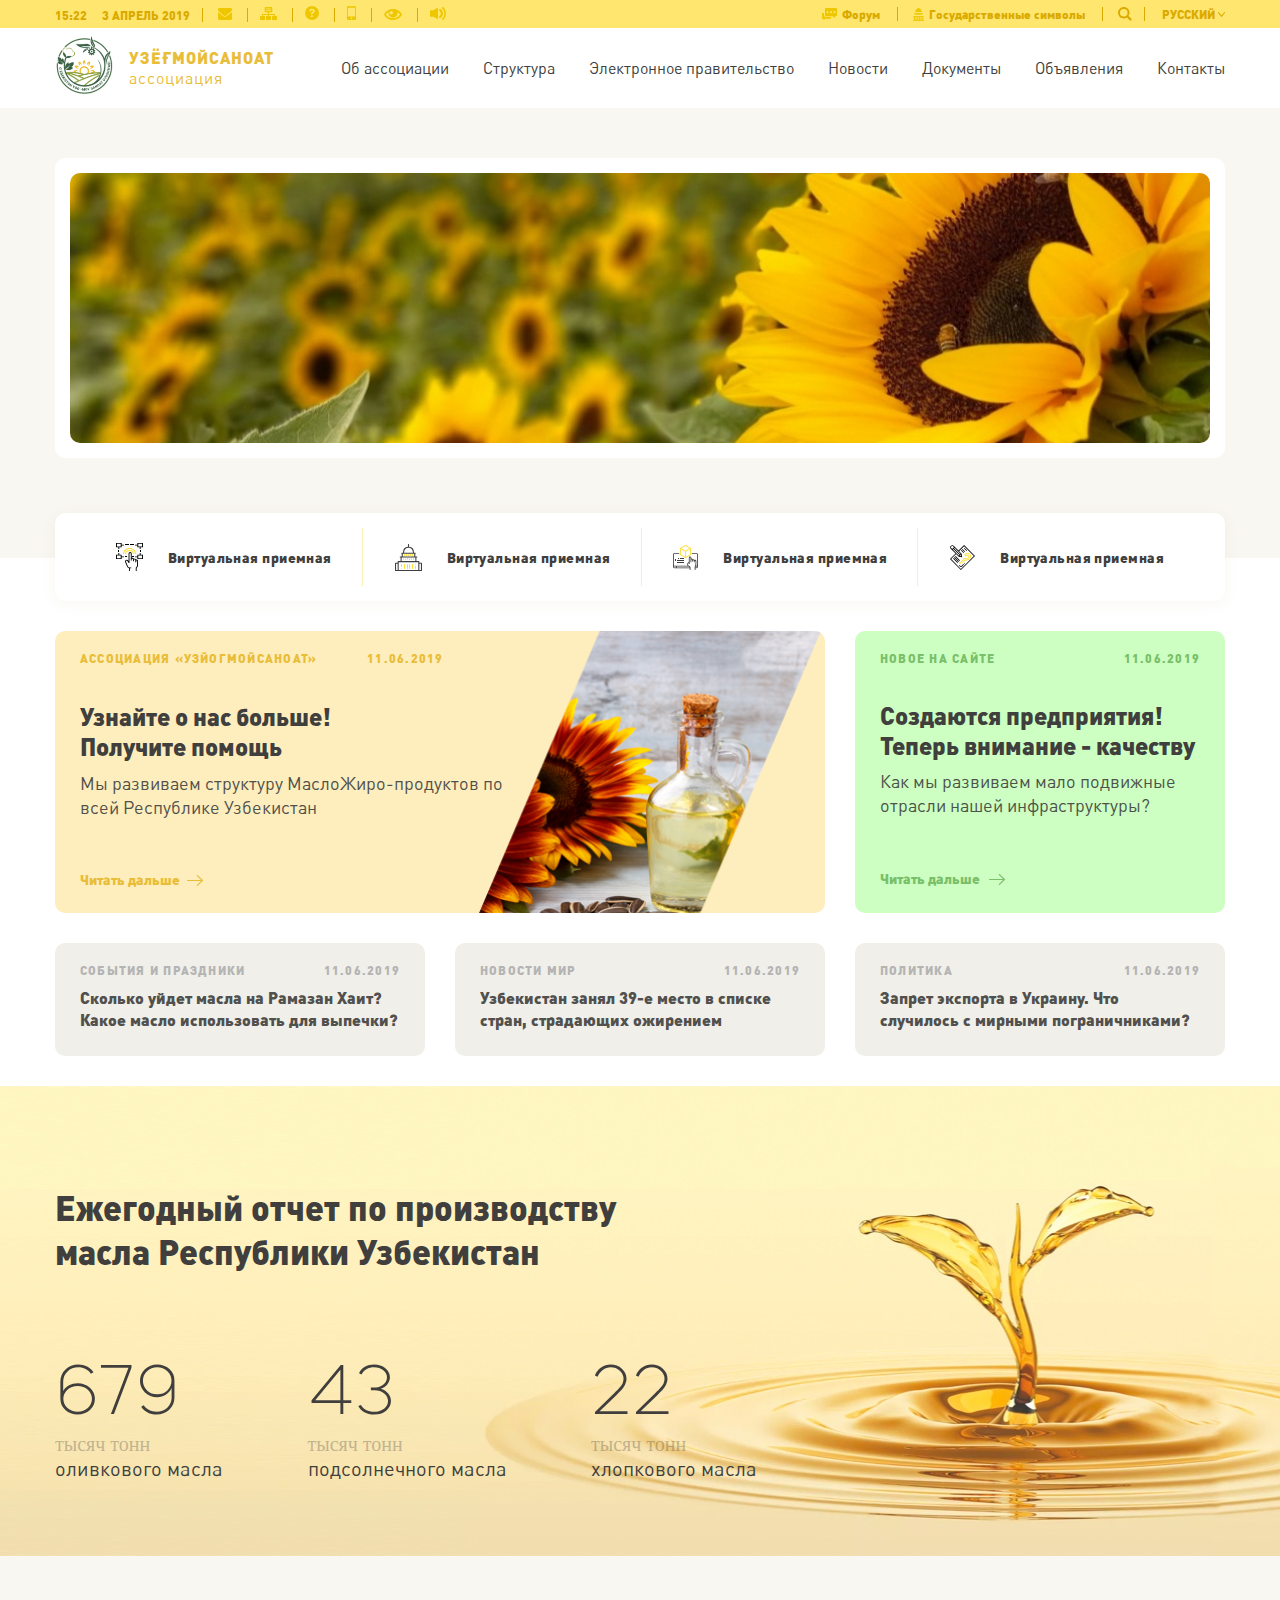
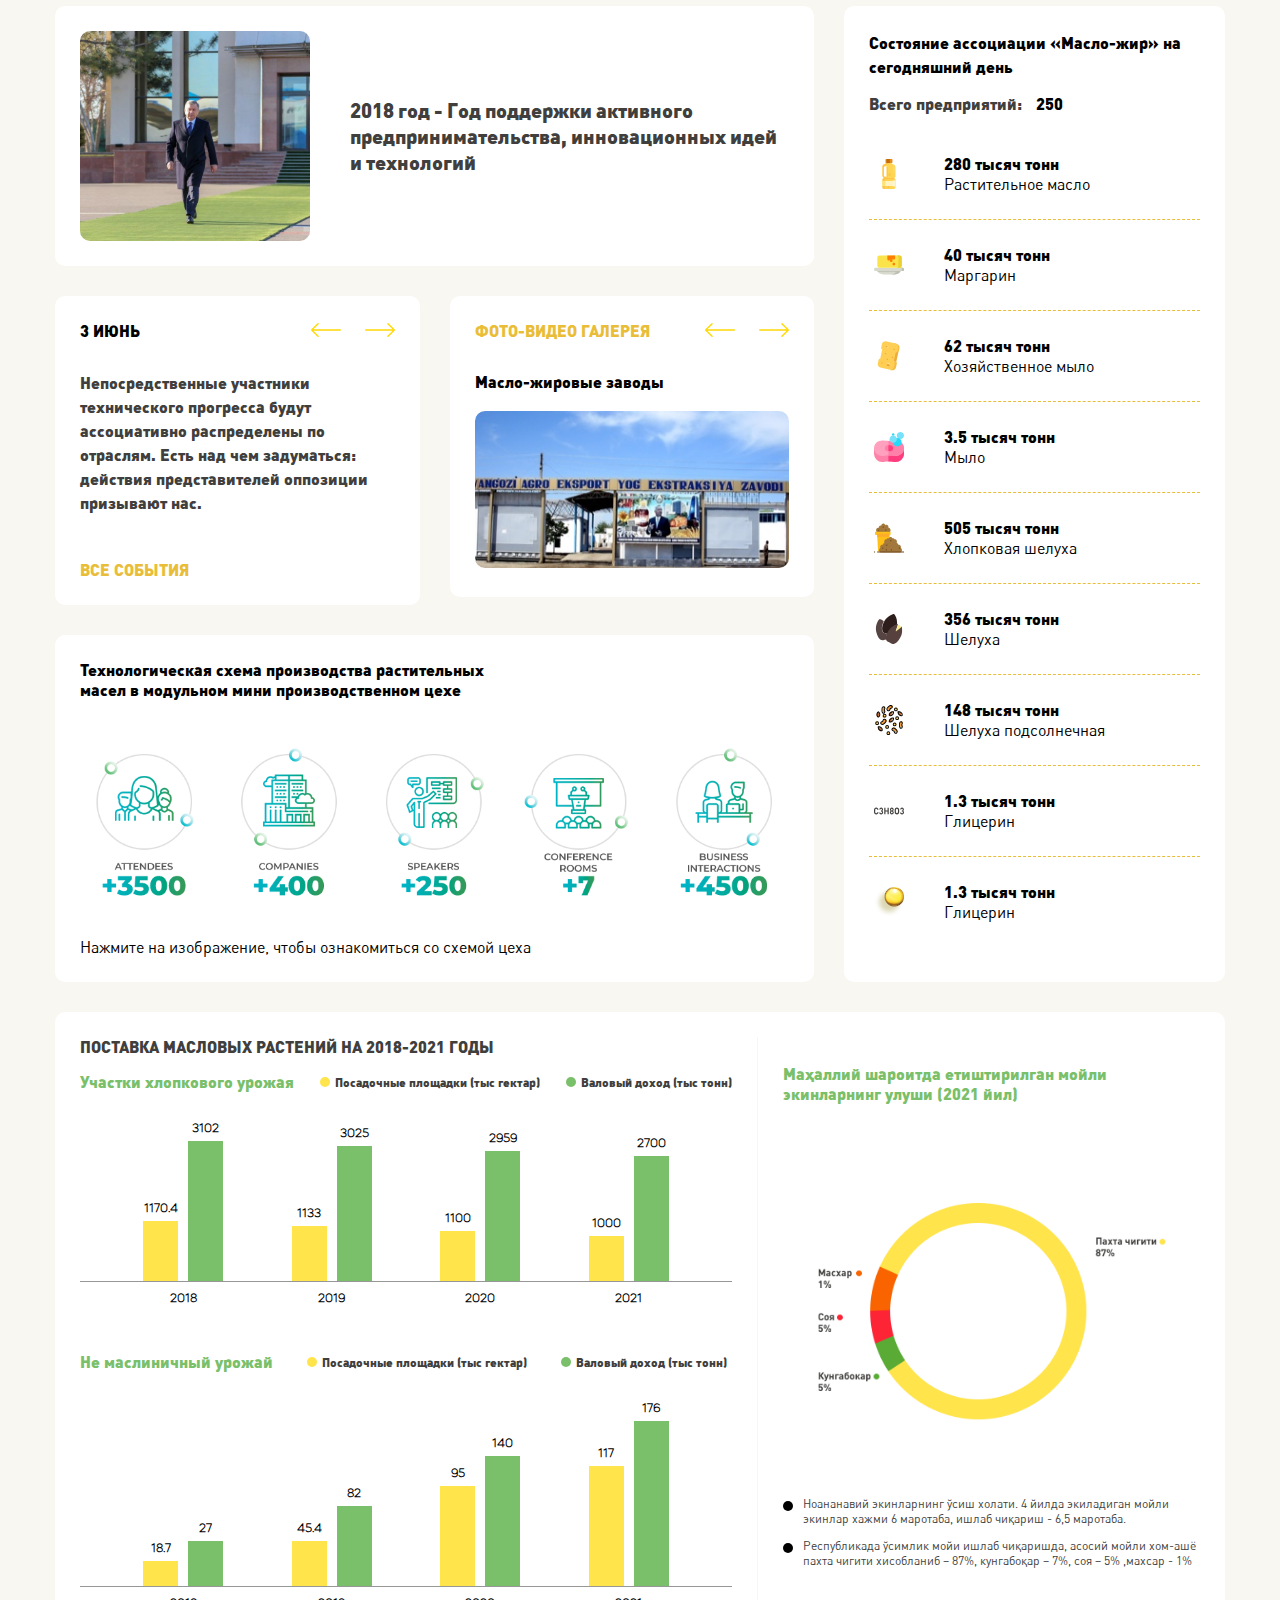
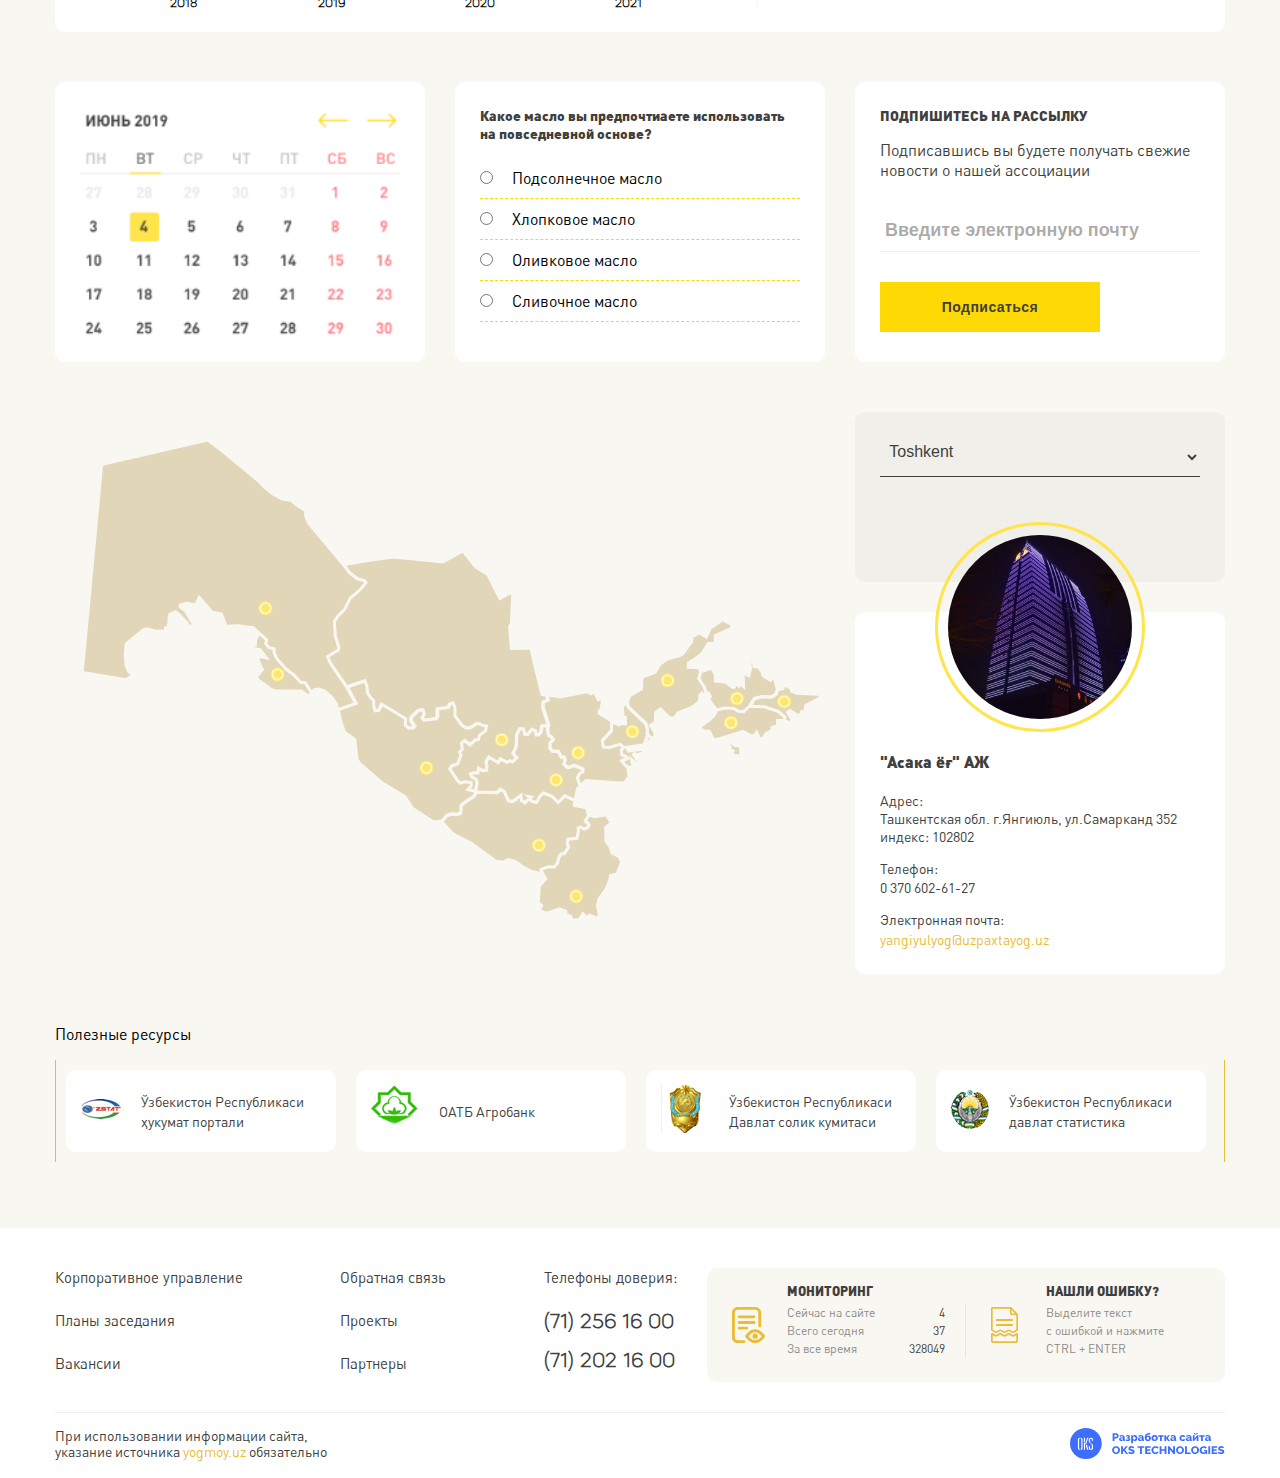
==== commit 792611dd: "burger menu is starting, other responsives was finished" ====
--- a/index.html
+++ b/index.html
@@ -157,8 +157,11 @@
                         <h4 class="news__header_title">СОБЫТИЯ И ПРАЗДНИКИ<h4>
                         <span class="news__header_date">11.06.2019</span>
                     </div>
-                    <div class="news__item_text">Сколько уйдет масла на Рамазан Хаит?
-                        Какое масло использовать для выпечки?
+                    <div class="news__item_text">
+                       <a href="#">
+                           Сколько уйдет масла на Рамазан Хаит?
+                           Какое масло использовать для выпечки?
+                        </a>
                     </div>
                 </div>
                 <div class="about__news_item">
@@ -166,8 +169,11 @@
                         <h4 class="news__header_title">НОВОСТИ МИР<h4>
                         <span class="news__header_date">11.06.2019</span>
                     </div>
-                    <div class="news__item_text">Узбекистан занял 39-е место в списке
-                        стран, страдающих ожирением
+                    <div class="news__item_text">
+                        <a href="#">
+                            Узбекистан занял 39-е место в списке
+                            стран, страдающих ожирением
+                        </a>        
                     </div>
                 </div>
                 <div class="about__news_item">
@@ -175,8 +181,11 @@
                         <h4 class="news__header_title">ПОЛИТИКА<h4>
                         <span class="news__header_date">11.06.2019</span>
                     </div>
-                    <div class="news__item_text">Запрет экспорта в Украину. Что случилось
-                        с мирными пограничниками?
+                    <div class="news__item_text">
+                        <a href="##">
+                            Запрет экспорта в Украину. Что случилось
+                            с мирными пограничниками?
+                        </a>
                     </div>
                 </div>
             </div>
--- a/style/style.css
+++ b/style/style.css
@@ -70,7 +70,14 @@
 @media (max-width: 1020px) {
   .container {
     width: 100%;
-    max-width: 768px;
+    max-width: 790px;
+  }
+}
+
+@media (max-width: 810px) {
+  .container {
+    width: 100%;
+    max-width: 668px;
   }
 }
 
@@ -85,7 +92,6 @@
       -ms-flex-align: center;
           align-items: center;
   background-color: #ffe76f;
-  height: 30px;
   color: #dbaa00;
   font-weight: 700;
   font-size: 12px;
@@ -101,11 +107,17 @@
   -webkit-box-align: center;
       -ms-flex-align: center;
           align-items: center;
+  padding: 6px 0;
 }
 
 .options__left_icon {
   border-right: 1px solid #dbaa00;
   padding: 0 12px 0 12px;
+}
+
+.options__left_icon:last-child {
+  border-right: none;
+  padding-right: 0;
 }
 
 .options__left_icon:first-child {
@@ -141,6 +153,11 @@
   cursor: pointer;
 }
 
+.options__right_icon:first-child {
+  border-left: none;
+  padding-left: 0;
+}
+
 .options__right_icon > span {
   margin-left: 5px;
 }
@@ -155,6 +172,20 @@
 
 .options__right .right__icon_img {
   padding-left: 3px;
+}
+
+@media (max-width: 1020px) {
+  .options .options__inner {
+    -webkit-box-orient: vertical;
+    -webkit-box-direction: normal;
+        -ms-flex-direction: column;
+            flex-direction: column;
+    -ms-flex-pack: distribute;
+        justify-content: space-around;
+  }
+  .options .options__left {
+    margin-bottom: 5px;
+  }
 }
 
 .header {
@@ -214,13 +245,15 @@
 }
 
 @media (max-width: 1200px) {
-  .header .container {
-    width: 100%;
-    max-width: 988px;
-  }
   .header .nav__link {
     font-size: 14px;
     margin-left: 18px;
+  }
+}
+
+@media (max-width: 1020px) {
+  .header .nav {
+    display: none;
   }
 }
 
@@ -272,7 +305,7 @@
   border-radius: 10px;
 }
 
-.about .tabs__item {
+.about__tabs .tabs__item {
   padding: 15px 30px;
   display: -webkit-box;
   display: -ms-flexbox;
@@ -283,17 +316,28 @@
   border-right: 1px solid #f5d74263;
 }
 
-.about .tabs__item:last-child {
+.about__tabs .tabs__item:last-child {
   border-right: none;
 }
 
-.about .tabs__link {
+.about__tabs .tabs__link {
   text-decoration: none;
   font-size: 14px;
   letter-spacing: 0.44px;
   color: #403f3d;
   font-weight: 700;
   margin-left: 25px;
+}
+
+@media (max-width: 810px) {
+  .about__tabs {
+    -ms-flex-wrap: wrap;
+        flex-wrap: wrap;
+  }
+  .about__tabs .tabs__item {
+    padding: 5px 0px;
+    border: none;
+  }
 }
 
 .about__content {
@@ -482,6 +526,25 @@
   color: #403f3d;
 }
 
+.about .about__news .news__item_text a {
+  text-decoration: none;
+  color: #403f3d;
+}
+
+@media (max-width: 810px) {
+  .about .about__content {
+    -ms-flex-wrap: wrap;
+        flex-wrap: wrap;
+  }
+  .about .about__content_main, .about .about__content_news {
+    width: 100%;
+    margin: 0;
+  }
+  .about .about__content_main {
+    margin-bottom: 30px;
+  }
+}
+
 .report {
   background-image: url("../../img/report.jpg");
   background-position: center;
@@ -585,6 +648,28 @@
   font-weight: 500;
 }
 
+@media (max-width: 1020px) {
+  .report .report__inner_title {
+    margin: 75px 0;
+  }
+  .report .number {
+    width: 50%;
+  }
+}
+
+@media (max-width: 810px) {
+  .report .report__inner_title {
+    padding-right: 25%;
+    margin: 78px 0;
+  }
+  .report .number {
+    width: 50%;
+  }
+  .report .report__inner_number {
+    padding-right: 20%;
+  }
+}
+
 .main {
   margin: 0;
 }
@@ -728,7 +813,6 @@
 
 .main__left_row .row2__img, .main__left_row .row3__img {
   border-radius: 10px;
-  height: 100%;
   width: 100%;
   -o-object-fit: cover;
      object-fit: cover;
@@ -804,6 +888,42 @@
 
 @media (max-width: 1200px) {
   .main .row2__header_title {
+    width: 50%;
+  }
+}
+
+@media (max-width: 810px) {
+  .main .main__inner, .main .main__left {
+    -ms-flex-wrap: wrap;
+        flex-wrap: wrap;
+    width: 100%;
+    margin-right: 0;
+  }
+  .main .main__left_row.row2 {
+    -ms-flex-wrap: wrap;
+        flex-wrap: wrap;
+  }
+  .main .main__left_row.row2 .row2_item {
+    width: 100%;
+  }
+  .main .main__left_row.row2 .row2_item:first-child {
+    margin-bottom: 30px;
+  }
+  .main .row3__title {
+    width: 100%;
+  }
+  .main .main__right {
+    width: 100%;
+    margin-left: 0;
+  }
+  .main .main__right .main__right_content {
+    display: -webkit-box;
+    display: -ms-flexbox;
+    display: flex;
+    -ms-flex-wrap: wrap;
+        flex-wrap: wrap;
+  }
+  .main .main__right .content__data {
     width: 50%;
   }
 }
@@ -1065,6 +1185,22 @@
   background-color: #000;
 }
 
+@media (max-width: 810px) {
+  .progresbar {
+    margin-bottom: 30px;
+  }
+  .progresbar .progresbar__inner {
+    -ms-flex-wrap: wrap;
+        flex-wrap: wrap;
+  }
+  .progresbar .vertical__graph, .progresbar .circle__graph {
+    width: 100%;
+  }
+  .progresbar .circle__graph {
+    margin-top: 30px;
+  }
+}
+
 .triple {
   margin-bottom: 50px;
 }
@@ -1194,6 +1330,21 @@
 
 .triple .triple__check {
   margin-right: 15px;
+}
+
+@media (max-width: 1020px) {
+  .triple .radio__input_block {
+    font-size: 15px;
+  }
+}
+
+@media (max-width: 810px) {
+  .triple .triple__item {
+    width: 50%;
+  }
+  .triple .triple__item:first-child {
+    display: none;
+  }
 }
 
 .map {
@@ -1305,6 +1456,19 @@
   text-decoration: none;
 }
 
+@media (max-width: 810px) {
+  .map .map__inner {
+    -ms-flex-wrap: wrap;
+        flex-wrap: wrap;
+  }
+  .map .map__inner .select__city {
+    width: 75%;
+  }
+  .map .map__info, .map .map__img {
+    width: 100%;
+  }
+}
+
 .slider {
   margin-bottom: 50px;
 }
@@ -1472,3 +1636,20 @@
   color: #e9bd38;
   font-weight: 500;
 }
+
+@media (max-width: 1020px) {
+  .footer .footer__content {
+    -ms-flex-wrap: wrap;
+        flex-wrap: wrap;
+    -webkit-box-pack: center;
+        -ms-flex-pack: center;
+            justify-content: center;
+  }
+  .footer .footer__content__left,
+  .footer .footer__content__right {
+    width: 100%;
+  }
+  .footer .footer__content__right {
+    margin-left: 0;
+  }
+}
